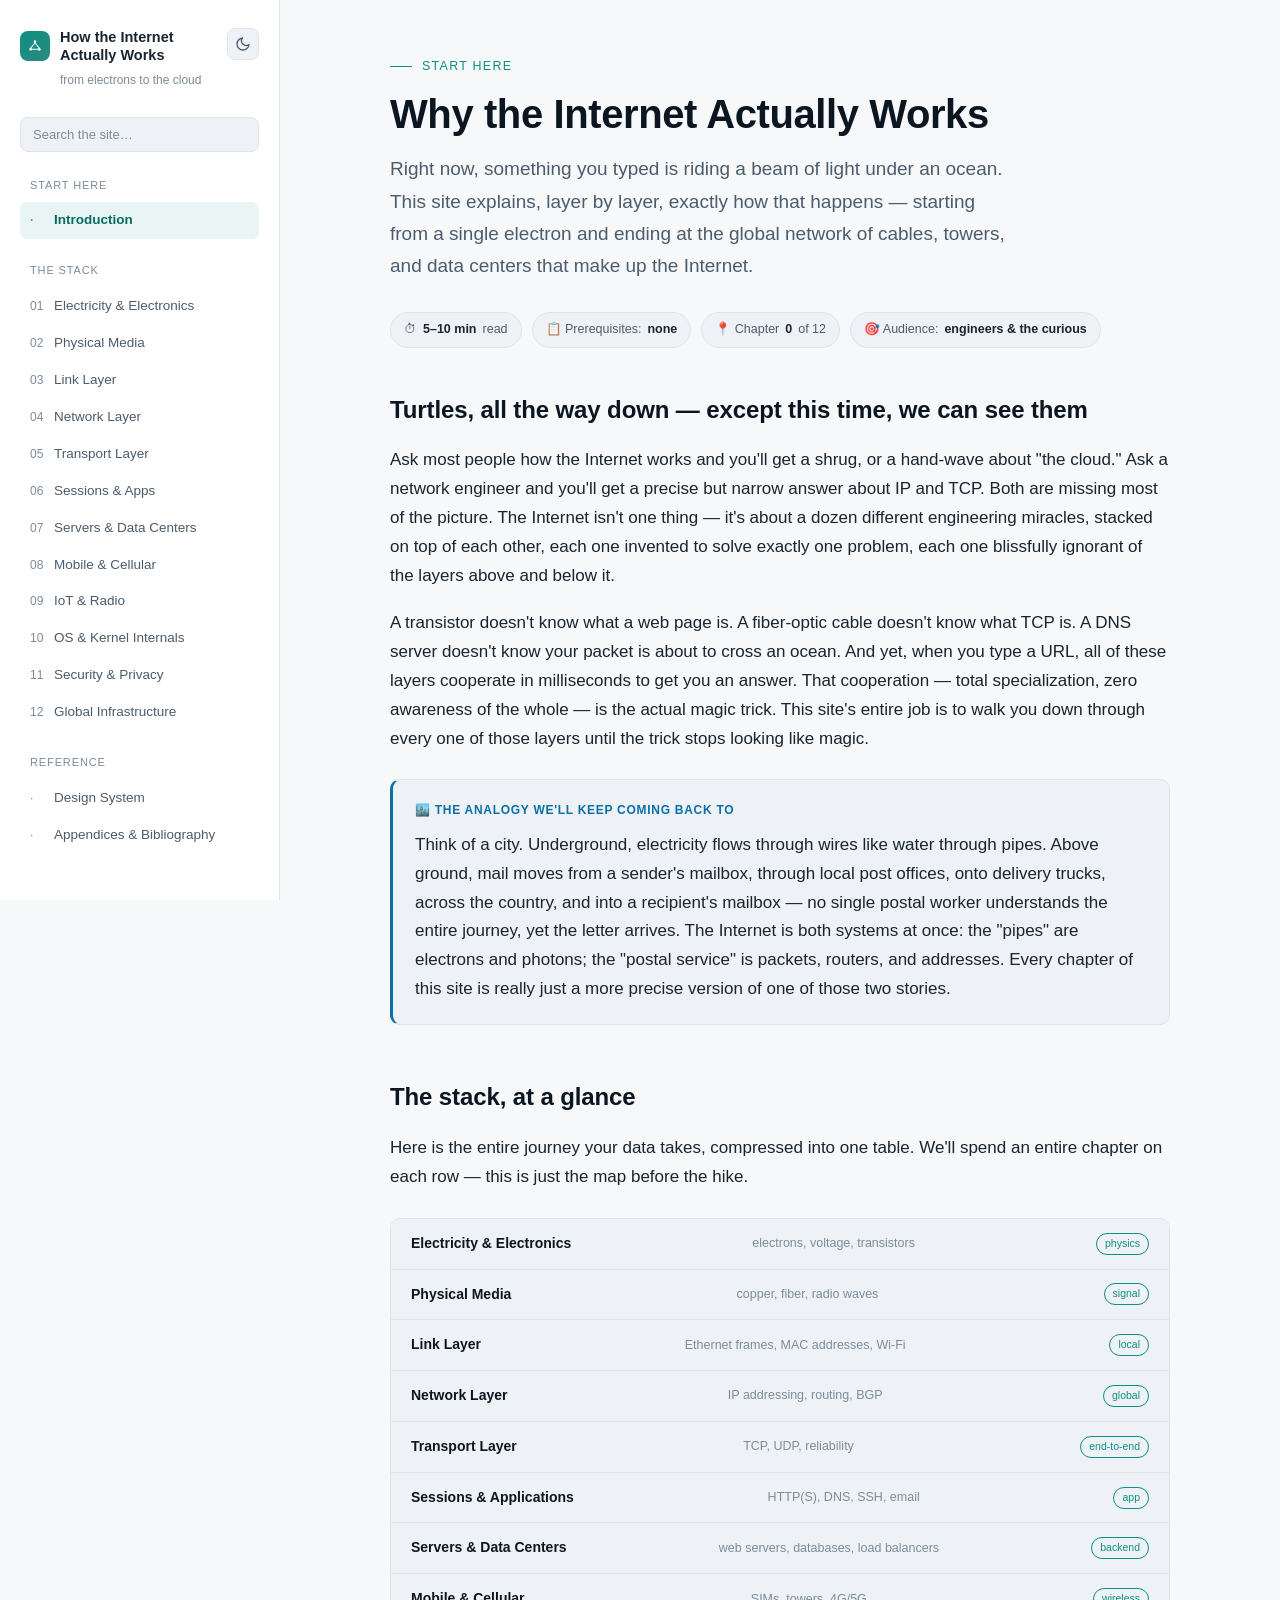
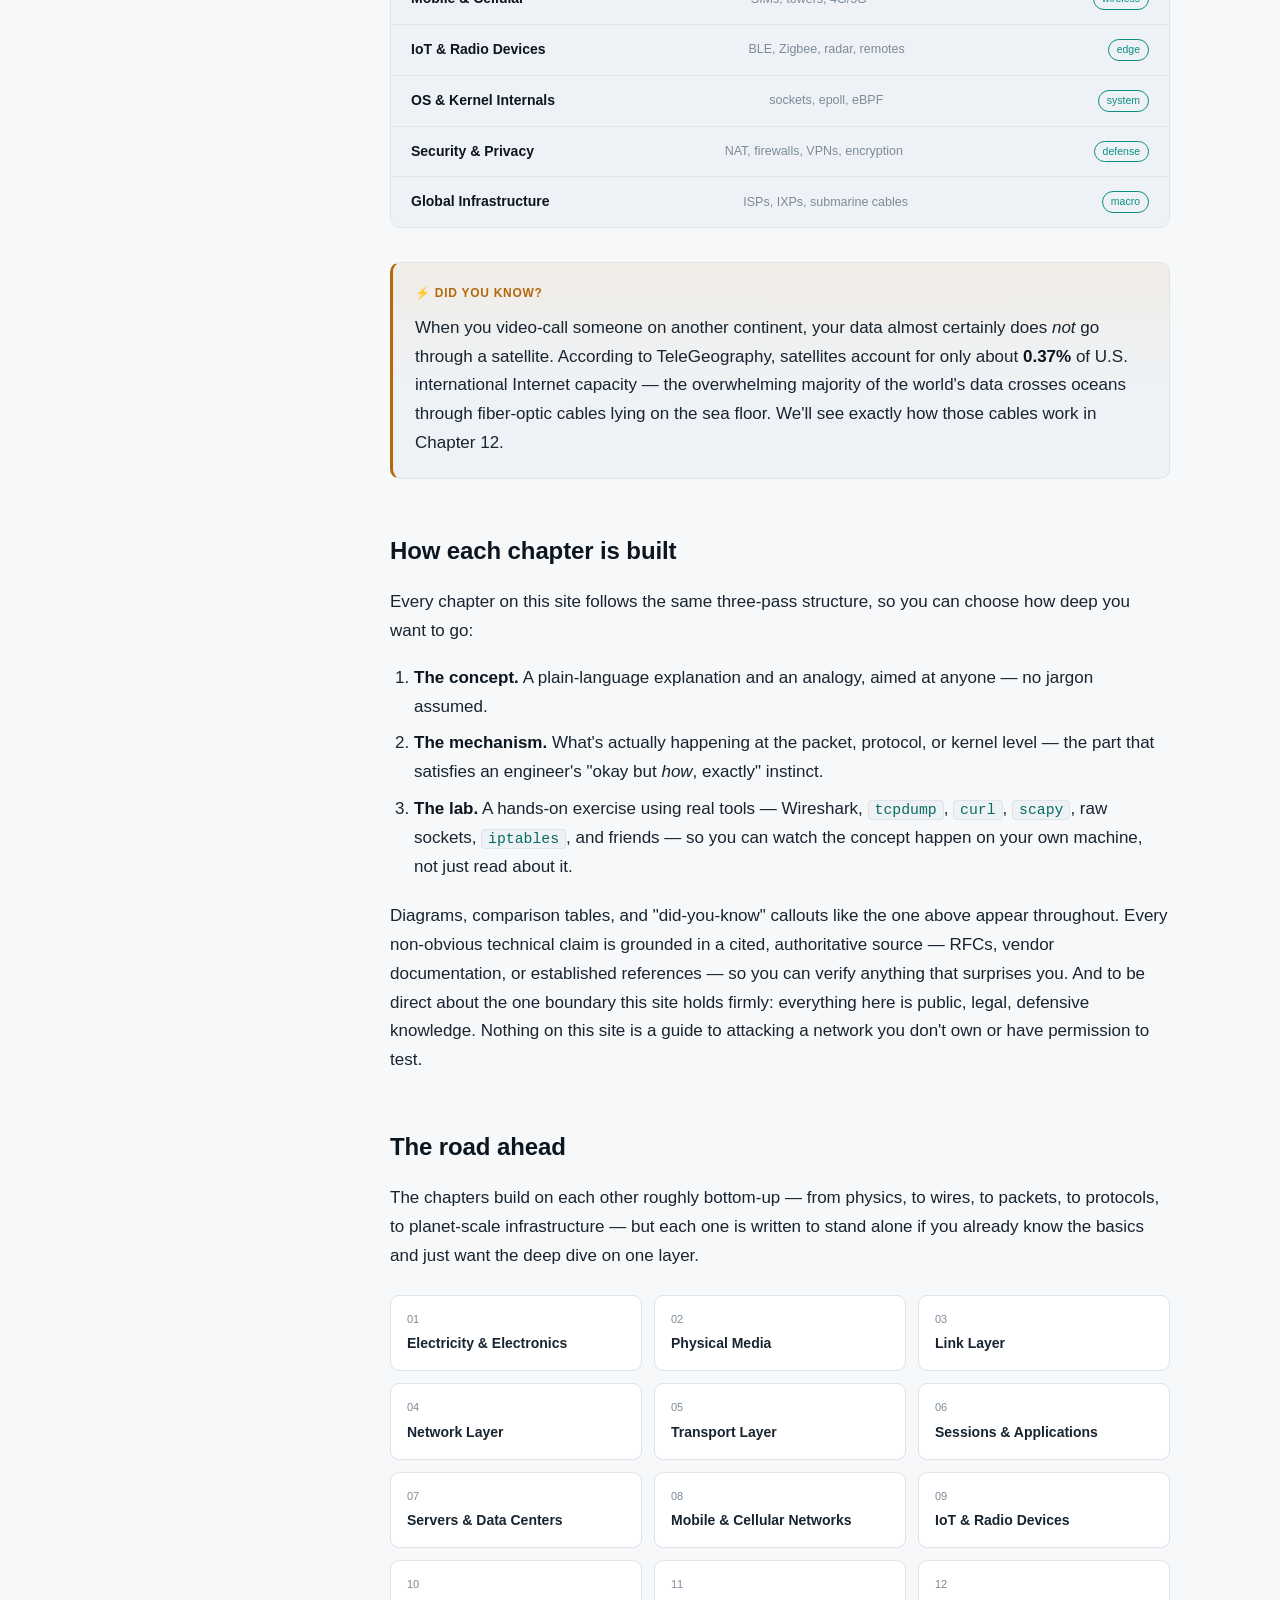
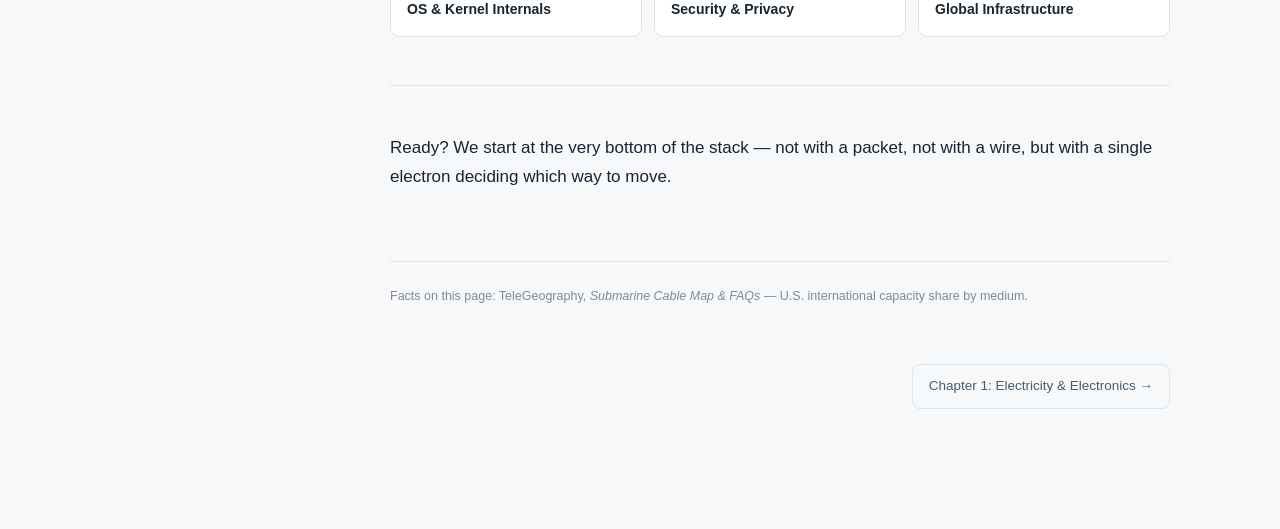
==== index.html @ eb59267e "Add How the Internet Actually Works site Full 12-chapter documentation site (Introduction through Gl" ====
<!DOCTYPE html>
<html lang="en">
<head>
<meta charset="UTF-8">
<meta name="viewport" content="width=device-width, initial-scale=1.0">
<title>How the Internet Actually Works</title>
<link rel="stylesheet" href="assets/style.css">
<script src="assets/theme-init.js"></script>
</head>
<body>
<div class="shell">

  <!-- Mobile-only top bar -->
  <div class="topbar">
    <span class="mark"><svg viewBox="0 0 24 24" fill="none"><circle cx="12" cy="5.5" r="2" fill="white"/><circle cx="5.5" cy="17" r="2" fill="white"/><circle cx="18.5" cy="17" r="2" fill="white"/><path d="M12 7.5 5.5 15M12 7.5 18.5 15M5.5 17H18.5" stroke="white" stroke-width="1.6" stroke-linecap="round"/></svg></span>
    <span class="name">How the Internet Actually Works</span>
    <button class="theme-toggle" aria-label="Toggle color theme" title="Toggle color theme"><svg class="icon-sun" viewBox="0 0 24 24" fill="none" stroke="currentColor" stroke-width="2" stroke-linecap="round" stroke-linejoin="round"><circle cx="12" cy="12" r="4"/><path d="M12 2v2M12 20v2M4.93 4.93l1.41 1.41M17.66 17.66l1.41 1.41M2 12h2M20 12h2M6.34 17.66l-1.41 1.41M19.07 4.93l-1.41 1.41"/></svg><svg class="icon-moon" viewBox="0 0 24 24" fill="none" stroke="currentColor" stroke-width="2" stroke-linecap="round" stroke-linejoin="round"><path d="M21 12.79A9 9 0 1 1 11.21 3 7 7 0 0 0 21 12.79z"/></svg></button>
    <button class="nav-toggle" aria-label="Toggle navigation"><span class="bar"></span></button>
  </div>
  <div class="sidebar-overlay"></div>

  <!-- Sidebar -->
  <nav class="sidebar">
    <a href="index.html" class="sidebar-brand">
      <span class="mark"><svg viewBox="0 0 24 24" fill="none"><circle cx="12" cy="5.5" r="2" fill="white"/><circle cx="5.5" cy="17" r="2" fill="white"/><circle cx="18.5" cy="17" r="2" fill="white"/><path d="M12 7.5 5.5 15M12 7.5 18.5 15M5.5 17H18.5" stroke="white" stroke-width="1.6" stroke-linecap="round"/></svg></span>
      <span class="name">How the Internet<br>Actually Works</span>
    </a>
    <button class="theme-toggle" aria-label="Toggle color theme" title="Toggle color theme"><svg class="icon-sun" viewBox="0 0 24 24" fill="none" stroke="currentColor" stroke-width="2" stroke-linecap="round" stroke-linejoin="round"><circle cx="12" cy="12" r="4"/><path d="M12 2v2M12 20v2M4.93 4.93l1.41 1.41M17.66 17.66l1.41 1.41M2 12h2M20 12h2M6.34 17.66l-1.41 1.41M19.07 4.93l-1.41 1.41"/></svg><svg class="icon-moon" viewBox="0 0 24 24" fill="none" stroke="currentColor" stroke-width="2" stroke-linecap="round" stroke-linejoin="round"><path d="M21 12.79A9 9 0 1 1 11.21 3 7 7 0 0 0 21 12.79z"/></svg></button>
    <p class="sidebar-tagline">from electrons to the cloud</p>
    <div class="search-box"><label for="site-search" class="sr-only">Search the site</label><input type="text" id="site-search" name="q" class="search-input" placeholder="Search the site…" autocomplete="off" spellcheck="false"><div class="search-results"></div></div>

    <div class="nav-group">
      <p class="nav-group-label">Start Here</p>
      <ul class="nav-list">
        <li><a href="index.html" class="active"><span class="num">·</span> Introduction</a></li>
      </ul>
    </div>

    <div class="nav-group">
      <p class="nav-group-label">The Stack</p>
      <ul class="nav-list">
        <li><a href="01-electricity-electronics.html"><span class="num">01</span> Electricity &amp; Electronics</a></li>
        <li><a href="02-physical-media.html"><span class="num">02</span> Physical Media</a></li>
        <li><a href="03-link-layer.html"><span class="num">03</span> Link Layer</a></li>
        <li><a href="04-network-layer.html"><span class="num">04</span> Network Layer</a></li>
        <li><a href="05-transport-layer.html"><span class="num">05</span> Transport Layer</a></li>
        <li><a href="06-sessions-applications.html"><span class="num">06</span> Sessions &amp; Apps</a></li>
        <li><a href="07-servers-data-centers.html"><span class="num">07</span> Servers &amp; Data Centers</a></li>
        <li><a href="08-mobile-cellular.html"><span class="num">08</span> Mobile &amp; Cellular</a></li>
        <li><a href="09-iot-radio.html"><span class="num">09</span> IoT &amp; Radio</a></li>
        <li><a href="10-os-kernel-internals.html"><span class="num">10</span> OS &amp; Kernel Internals</a></li>
        <li><a href="11-security-privacy.html"><span class="num">11</span> Security &amp; Privacy</a></li>
        <li><a href="12-global-infrastructure.html"><span class="num">12</span> Global Infrastructure</a></li>
      </ul>
    </div>

    <div class="nav-group">
      <p class="nav-group-label">Reference</p>
      <ul class="nav-list">
        <li><a href="design-system.html"><span class="num">·</span> Design System</a></li>
        <li><a href="appendices.html"><span class="num">·</span> Appendices &amp; Bibliography</a></li>
      </ul>
    </div>
  </nav>

  <!-- Main -->
  <main class="main">
    <div class="content">

      <p class="eyebrow">Start Here</p>
      <h1 class="page-title">Why the Internet Actually Works</h1>
      <p class="dek">
        Right now, something you typed is riding a beam of light under an ocean.
        This site explains, layer by layer, exactly how that happens — starting
        from a single electron and ending at the global network of cables,
        towers, and data centers that make up the Internet.
      </p>

      <div class="meta-row">
        <span class="meta-chip">⏱ <b>5–10 min</b> read</span>
        <span class="meta-chip">📋 Prerequisites: <b>none</b></span>
        <span class="meta-chip">📍 Chapter <b>0</b> of 12</span>
        <span class="meta-chip">🎯 Audience: <b>engineers &amp; the curious</b></span>
      </div>

      <h2>Turtles, all the way down — except this time, we can see them</h2>
      <p>
        Ask most people how the Internet works and you'll get a shrug, or a hand-wave
        about "the cloud." Ask a network engineer and you'll get a precise but narrow
        answer about IP and TCP. Both are missing most of the picture. The Internet
        isn't one thing — it's about a dozen different engineering miracles, stacked
        on top of each other, each one invented to solve exactly one problem, each one
        blissfully ignorant of the layers above and below it.
      </p>
      <p>
        A transistor doesn't know what a web page is. A fiber-optic cable doesn't know
        what TCP is. A DNS server doesn't know your packet is about to cross an ocean.
        And yet, when you type a URL, all of these layers cooperate in milliseconds to
        get you an answer. That cooperation — total specialization, zero awareness of
        the whole — is the actual magic trick. This site's entire job is to walk you
        down through every one of those layers until the trick stops looking like magic.
      </p>

      <div class="box analogy">
        <div class="box-label">🏙️ The analogy we'll keep coming back to</div>
        <p>
          Think of a city. Underground, electricity flows through wires like water
          through pipes. Above ground, mail moves from a sender's mailbox, through
          local post offices, onto delivery trucks, across the country, and into a
          recipient's mailbox — no single postal worker understands the entire
          journey, yet the letter arrives. The Internet is both systems at once: the
          "pipes" are electrons and photons; the "postal service" is packets, routers,
          and addresses. Every chapter of this site is really just a more precise
          version of one of those two stories.
        </p>
      </div>

      <h2>The stack, at a glance</h2>
      <p>
        Here is the entire journey your data takes, compressed into one table. We'll
        spend an entire chapter on each row — this is just the map before the hike.
      </p>

      <ul class="stack">
        <li><span class="layer-name">Electricity &amp; Electronics</span><span class="layer-desc">electrons, voltage, transistors</span><span class="layer-tag">physics</span></li>
        <li><span class="layer-name">Physical Media</span><span class="layer-desc">copper, fiber, radio waves</span><span class="layer-tag">signal</span></li>
        <li><span class="layer-name">Link Layer</span><span class="layer-desc">Ethernet frames, MAC addresses, Wi-Fi</span><span class="layer-tag">local</span></li>
        <li><span class="layer-name">Network Layer</span><span class="layer-desc">IP addressing, routing, BGP</span><span class="layer-tag">global</span></li>
        <li><span class="layer-name">Transport Layer</span><span class="layer-desc">TCP, UDP, reliability</span><span class="layer-tag">end-to-end</span></li>
        <li><span class="layer-name">Sessions &amp; Applications</span><span class="layer-desc">HTTP(S), DNS, SSH, email</span><span class="layer-tag">app</span></li>
        <li><span class="layer-name">Servers &amp; Data Centers</span><span class="layer-desc">web servers, databases, load balancers</span><span class="layer-tag">backend</span></li>
        <li><span class="layer-name">Mobile &amp; Cellular</span><span class="layer-desc">SIMs, towers, 4G/5G</span><span class="layer-tag">wireless</span></li>
        <li><span class="layer-name">IoT &amp; Radio Devices</span><span class="layer-desc">BLE, Zigbee, radar, remotes</span><span class="layer-tag">edge</span></li>
        <li><span class="layer-name">OS &amp; Kernel Internals</span><span class="layer-desc">sockets, epoll, eBPF</span><span class="layer-tag">system</span></li>
        <li><span class="layer-name">Security &amp; Privacy</span><span class="layer-desc">NAT, firewalls, VPNs, encryption</span><span class="layer-tag">defense</span></li>
        <li><span class="layer-name">Global Infrastructure</span><span class="layer-desc">ISPs, IXPs, submarine cables</span><span class="layer-tag">macro</span></li>
      </ul>

      <div class="box fact">
        <div class="box-label">⚡ Did you know?</div>
        <p>
          When you video-call someone on another continent, your data almost
          certainly does <em>not</em> go through a satellite. According to
          TeleGeography, satellites account for only about <strong>0.37%</strong>
          of U.S. international Internet capacity — the overwhelming majority of
          the world's data crosses oceans through fiber-optic cables lying on the
          sea floor. We'll see exactly how those cables work in Chapter 12.
        </p>
      </div>

      <h2>How each chapter is built</h2>
      <p>
        Every chapter on this site follows the same three-pass structure, so you can
        choose how deep you want to go:
      </p>
      <ol>
        <li>
          <strong>The concept.</strong> A plain-language explanation and an analogy,
          aimed at anyone — no jargon assumed.
        </li>
        <li>
          <strong>The mechanism.</strong> What's actually happening at the packet,
          protocol, or kernel level — the part that satisfies an engineer's "okay but
          <em>how</em>, exactly" instinct.
        </li>
        <li>
          <strong>The lab.</strong> A hands-on exercise using real tools — Wireshark,
          <code>tcpdump</code>, <code>curl</code>, <code>scapy</code>, raw sockets,
          <code>iptables</code>, and friends — so you can watch the concept happen on
          your own machine, not just read about it.
        </li>
      </ol>
      <p>
        Diagrams, comparison tables, and "did-you-know" callouts like the one above
        appear throughout. Every non-obvious technical claim is grounded in a cited,
        authoritative source — RFCs, vendor documentation, or established references —
        so you can verify anything that surprises you. And to be direct about the one
        boundary this site holds firmly: everything here is public, legal, defensive
        knowledge. Nothing on this site is a guide to attacking a network you don't
        own or have permission to test.
      </p>

      <h2>The road ahead</h2>
      <p>
        The chapters build on each other roughly bottom-up — from physics, to wires,
        to packets, to protocols, to planet-scale infrastructure — but each one is
        written to stand alone if you already know the basics and just want the
        deep dive on one layer.
      </p>

      <div class="roadmap-grid">
        <div class="roadmap-card"><div class="n">01</div><div class="t">Electricity &amp; Electronics</div></div>
        <div class="roadmap-card"><div class="n">02</div><div class="t">Physical Media</div></div>
        <div class="roadmap-card"><div class="n">03</div><div class="t">Link Layer</div></div>
        <div class="roadmap-card"><div class="n">04</div><div class="t">Network Layer</div></div>
        <div class="roadmap-card"><div class="n">05</div><div class="t">Transport Layer</div></div>
        <div class="roadmap-card"><div class="n">06</div><div class="t">Sessions &amp; Applications</div></div>
        <div class="roadmap-card"><div class="n">07</div><div class="t">Servers &amp; Data Centers</div></div>
        <div class="roadmap-card"><div class="n">08</div><div class="t">Mobile &amp; Cellular Networks</div></div>
        <div class="roadmap-card"><div class="n">09</div><div class="t">IoT &amp; Radio Devices</div></div>
        <div class="roadmap-card"><div class="n">10</div><div class="t">OS &amp; Kernel Internals</div></div>
        <div class="roadmap-card"><div class="n">11</div><div class="t">Security &amp; Privacy</div></div>
        <div class="roadmap-card"><div class="n">12</div><div class="t">Global Infrastructure</div></div>
      </div>

      <hr class="divider">

      <p>
        Ready? We start at the very bottom of the stack — not with a packet, not
        with a wire, but with a single electron deciding which way to move.
      </p>

      <footer class="site-footer">
        Facts on this page: TeleGeography, <em>Submarine Cable Map &amp; FAQs</em>
        — U.S. international capacity share by medium.
      </footer>

      <div class="pager">
        <span></span>
        <a href="01-electricity-electronics.html">Chapter 1: Electricity &amp; Electronics →</a>
      </div>

    </div>
  </main>
</div>
<script src="assets/nav.js"></script>
<script src="assets/search-data.js"></script>
<script src="assets/search.js"></script>
</body>
</html>
---- assets/style.css ----
/* How the Internet Actually Works — shared site stylesheet */

:root {
  --bg: #0b0f14;
  --bg-elevated: #10161d;
  --bg-card: #131a22;
  --border: #223041;
  --text: #dbe4ee;
  --text-dim: #8fa1b3;
  --text-faint: #5c7086;
  --accent: #4fd1c5;
  --accent-soft: rgba(79, 209, 197, 0.12);
  --accent-strong: #7ee8de;
  --warn: #f6ad55;
  --warn-soft: rgba(246, 173, 85, 0.1);
  --link: #7dd3fc;
  --code-bg: #0d1319;
  --shadow: 0 8px 24px rgba(0, 0, 0, 0.35);
  --heading: #ffffff;
  --radius: 10px;
  --sidebar-w: 280px;
  --content-max: 780px;
}

:root[data-theme="light"] {
  --bg: #f6f8fa;
  --bg-elevated: #ffffff;
  --bg-card: #eef2f6;
  --border: #dde4ea;
  --text: #182430;
  --text-dim: #4c5c6c;
  --text-faint: #7c8b9a;
  --accent: #0d8f83;
  --accent-soft: rgba(13, 143, 131, 0.09);
  --accent-strong: #086b62;
  --warn: #b5680a;
  --warn-soft: rgba(181, 104, 10, 0.08);
  --link: #0b6fa8;
  --code-bg: #eef2f6;
  --shadow: 0 8px 24px rgba(20, 30, 40, 0.08);
  --heading: #0b1620;
}

* { box-sizing: border-box; }

.sr-only {
  position: absolute;
  width: 1px;
  height: 1px;
  padding: 0;
  margin: -1px;
  overflow: hidden;
  clip: rect(0, 0, 0, 0);
  white-space: nowrap;
  border: 0;
}

html { scroll-behavior: smooth; }

body {
  margin: 0;
  background: var(--bg);
  color: var(--text);
  font-family: "Iowan Old Style", "Palatino Linotype", Georgia, "Segoe UI", Roboto, sans-serif;
  line-height: 1.7;
  font-size: 17px;
  overflow-wrap: break-word;
  transition: background 0.15s ease, color 0.15s ease;
}

code { overflow-wrap: anywhere; }

/* Layout shell */
.shell {
  display: flex;
  min-height: 100vh;
}

.sidebar {
  width: var(--sidebar-w);
  flex-shrink: 0;
  background: var(--bg-elevated);
  border-right: 1px solid var(--border);
  padding: 28px 20px 60px;
  position: sticky;
  top: 0;
  height: 100vh;
  overflow-y: auto;
}

.sidebar-brand {
  display: flex;
  align-items: center;
  gap: 10px;
  margin-bottom: 6px;
  text-decoration: none;
}

.sidebar-brand .mark {
  width: 30px;
  height: 30px;
  border-radius: 8px;
  background: linear-gradient(135deg, var(--accent), #2b8a80);
  display: flex;
  align-items: center;
  justify-content: center;
  font-size: 16px;
  flex-shrink: 0;
}

.mark svg { width: 16px; height: 16px; display: block; }

/* Theme toggle */
.theme-toggle {
  width: 32px;
  height: 32px;
  border-radius: 8px;
  border: 1px solid var(--border);
  background: var(--bg-card);
  display: flex;
  align-items: center;
  justify-content: center;
  cursor: pointer;
  color: var(--text-dim);
  flex-shrink: 0;
  padding: 0;
}

.theme-toggle svg { width: 16px; height: 16px; }
.theme-toggle .icon-moon { display: none; }
:root[data-theme="light"] .theme-toggle .icon-sun { display: none; }
:root[data-theme="light"] .theme-toggle .icon-moon { display: block; }

.sidebar .theme-toggle {
  position: absolute;
  top: 28px;
  right: 20px;
}

.topbar .theme-toggle { margin-left: auto; }

.sidebar-brand .name {
  font-family: "Segoe UI", Roboto, sans-serif;
  font-weight: 700;
  font-size: 14.5px;
  color: var(--text);
  line-height: 1.25;
}

.sidebar-tagline {
  font-family: "Segoe UI", Roboto, sans-serif;
  font-size: 12px;
  color: var(--text-faint);
  margin: 4px 0 26px;
  padding-left: 40px;
}

/* Site search */
.search-box { position: relative; margin-bottom: 24px; }

.search-input {
  width: 100%;
  background: var(--bg-card);
  border: 1px solid var(--border);
  border-radius: 8px;
  padding: 9px 12px;
  font-family: "Segoe UI", Roboto, sans-serif;
  font-size: 13px;
  color: var(--text);
  outline: none;
}

.search-input::placeholder { color: var(--text-faint); }
.search-input:focus { border-color: var(--accent); }

.search-results {
  display: none;
  position: absolute;
  top: calc(100% + 6px);
  left: 0;
  right: 0;
  background: var(--bg-elevated);
  border: 1px solid var(--border);
  border-radius: 9px;
  box-shadow: var(--shadow);
  max-height: 360px;
  overflow-y: auto;
  z-index: 80;
  padding: 6px;
}

.search-results.visible { display: block; }

.search-result {
  display: flex;
  flex-direction: column;
  gap: 2px;
  padding: 8px 10px;
  border-radius: 6px;
  text-decoration: none;
}

.search-result:hover { background: var(--bg-card); }

.search-result .sr-title {
  font-family: "Segoe UI", Roboto, sans-serif;
  font-size: 13px;
  font-weight: 600;
  color: var(--text);
}

.search-result .sr-section {
  font-family: "Segoe UI", Roboto, sans-serif;
  font-size: 11.5px;
  color: var(--text-faint);
}

.search-empty {
  padding: 10px;
  font-family: "Segoe UI", Roboto, sans-serif;
  font-size: 12.5px;
  color: var(--text-faint);
}

.nav-group {
  margin-bottom: 22px;
}

.nav-group-label {
  font-family: "Segoe UI", Roboto, sans-serif;
  font-size: 11px;
  letter-spacing: 0.08em;
  text-transform: uppercase;
  color: var(--text-faint);
  margin: 0 0 8px 10px;
}

.nav-list {
  list-style: none;
  margin: 0;
  padding: 0;
}

.nav-list a {
  display: flex;
  align-items: baseline;
  gap: 8px;
  padding: 7px 10px;
  border-radius: 7px;
  text-decoration: none;
  color: var(--text-dim);
  font-family: "Segoe UI", Roboto, sans-serif;
  font-size: 13.5px;
  transition: background 0.15s ease, color 0.15s ease;
}

.nav-list a .num {
  color: var(--text-faint);
  font-variant-numeric: tabular-nums;
  font-size: 12px;
  min-width: 16px;
}

.nav-list a:hover {
  background: var(--bg-card);
  color: var(--text);
}

.nav-list a.active {
  background: var(--accent-soft);
  color: var(--accent-strong);
  font-weight: 600;
}

a.locked {
  color: var(--text-faint) !important;
  cursor: default;
  pointer-events: none;
}

.nav-list a.locked .num { opacity: 0.6; }

.nav-list a .soon {
  margin-left: auto;
  font-size: 10px;
  letter-spacing: 0.04em;
  text-transform: uppercase;
  color: var(--text-faint);
  border: 1px solid var(--border);
  border-radius: 999px;
  padding: 1px 7px;
}

/* Main content */
.main {
  flex: 1;
  min-width: 0;
  padding: 56px 48px 120px;
  display: flex;
  justify-content: center;
}

.content {
  width: 100%;
  min-width: 0;
  max-width: var(--content-max);
}

.eyebrow {
  font-family: "Segoe UI", Roboto, sans-serif;
  font-size: 12.5px;
  letter-spacing: 0.1em;
  text-transform: uppercase;
  color: var(--accent);
  margin-bottom: 14px;
  display: flex;
  align-items: center;
  gap: 10px;
}

.eyebrow::before {
  content: "";
  width: 22px;
  height: 1px;
  background: var(--accent);
  display: inline-block;
}

.page-title {
  font-family: "Segoe UI", Roboto, sans-serif;
  font-size: 40px;
  font-weight: 700;
  line-height: 1.15;
  margin: 0 0 16px;
  color: var(--heading);
  letter-spacing: -0.01em;
}

.dek {
  font-size: 19px;
  color: var(--text-dim);
  margin: 0 0 30px;
  max-width: 620px;
}

.meta-row {
  display: flex;
  flex-wrap: wrap;
  gap: 10px;
  margin-bottom: 42px;
}

.meta-chip {
  font-family: "Segoe UI", Roboto, sans-serif;
  font-size: 12.5px;
  color: var(--text-dim);
  background: var(--bg-card);
  border: 1px solid var(--border);
  border-radius: 999px;
  padding: 6px 13px;
  display: flex;
  align-items: center;
  gap: 6px;
}

.meta-chip b { color: var(--text); font-weight: 600; }

h2 {
  font-family: "Segoe UI", Roboto, sans-serif;
  font-size: 24px;
  font-weight: 700;
  color: var(--heading);
  margin: 52px 0 16px;
  letter-spacing: -0.005em;
}

h2:first-of-type { margin-top: 0; }

h3 {
  font-family: "Segoe UI", Roboto, sans-serif;
  font-size: 18px;
  font-weight: 700;
  color: var(--text);
  margin: 30px 0 12px;
}

p { margin: 0 0 18px; color: var(--text); }

.content ul, .content ol {
  margin: 0 0 20px;
  padding-left: 24px;
}

.content li { margin-bottom: 8px; }

a { color: var(--link); }

strong { color: var(--heading); }

code {
  font-family: "SFMono-Regular", Consolas, "Liberation Mono", Menlo, monospace;
  font-size: 0.87em;
  background: var(--code-bg);
  border: 1px solid var(--border);
  border-radius: 4px;
  padding: 1px 6px;
  color: var(--accent-strong);
}

pre {
  background: var(--code-bg);
  border: 1px solid var(--border);
  border-radius: var(--radius);
  padding: 18px 20px;
  overflow-x: auto;
  margin: 22px 0;
  font-family: "SFMono-Regular", Consolas, "Liberation Mono", Menlo, monospace;
  font-size: 13.5px;
  line-height: 1.6;
}

pre code {
  background: none;
  border: none;
  padding: 0;
  color: var(--text);
  font-size: 1em;
}

/* Tables */
table {
  width: 100%;
  border-collapse: collapse;
  margin: 24px 0;
  font-size: 14.5px;
  font-family: "Segoe UI", Roboto, sans-serif;
}

th, td {
  text-align: left;
  padding: 10px 14px;
  border-bottom: 1px solid var(--border);
}

thead th {
  color: var(--text-faint);
  font-size: 11.5px;
  letter-spacing: 0.05em;
  text-transform: uppercase;
  font-weight: 600;
  background: var(--bg-card);
}

tbody td { color: var(--text-dim); }
tbody td:first-child { color: var(--text); font-weight: 600; }
tbody tr:last-child td { border-bottom: none; }

/* Callout boxes */
.box {
  border: 1px solid var(--border);
  border-radius: var(--radius);
  padding: 20px 22px;
  margin: 26px 0;
  background: var(--bg-card);
}

.box-label {
  font-family: "Segoe UI", Roboto, sans-serif;
  font-size: 12px;
  font-weight: 700;
  letter-spacing: 0.06em;
  text-transform: uppercase;
  margin-bottom: 10px;
  display: flex;
  align-items: center;
  gap: 8px;
}

.box.analogy { border-left: 3px solid var(--link); }
.box.analogy .box-label { color: var(--link); }

.box.fact { border-left: 3px solid var(--warn); background: linear-gradient(180deg, var(--warn-soft), var(--bg-card) 60%); }
.box.fact .box-label { color: var(--warn); }
.box.fact p:last-child { margin-bottom: 0; }

.box.roadmap .box-label { color: var(--accent); }

.box.lab { border-left: 3px solid var(--accent); }
.box.lab .box-label { color: var(--accent); }
.box.lab pre:last-child, .box.lab p:last-child { margin-bottom: 0; }

.box p:last-child { margin-bottom: 0; }

/* Layer stack diagram (CSS, no JS needed) */
.content .stack {
  list-style: none;
  margin: 26px 0 34px;
  padding: 0;
  border-radius: var(--radius);
  overflow: hidden;
  border: 1px solid var(--border);
}

.stack li {
  font-family: "Segoe UI", Roboto, sans-serif;
  display: flex;
  align-items: center;
  justify-content: space-between;
  gap: 16px;
  padding: 13px 20px;
  margin-bottom: 0;
  border-bottom: 1px solid var(--border);
  background: var(--bg-card);
  font-size: 14px;
}

.stack li:last-child { border-bottom: none; }

.stack li .layer-name { color: var(--heading); font-weight: 600; }
.stack li .layer-desc { color: var(--text-faint); font-size: 12.5px; text-align: right; }
.stack li .layer-tag {
  font-size: 10.5px;
  color: var(--accent);
  border: 1px solid var(--accent);
  border-radius: 999px;
  padding: 1px 8px;
  flex-shrink: 0;
}

/* Roadmap grid */
.roadmap-grid {
  display: grid;
  grid-template-columns: repeat(auto-fill, minmax(210px, 1fr));
  gap: 12px;
  margin: 24px 0 10px;
}

.roadmap-card {
  border: 1px solid var(--border);
  border-radius: 9px;
  padding: 14px 16px;
  background: var(--bg-elevated);
}

.roadmap-card .n {
  font-family: "Segoe UI", Roboto, sans-serif;
  font-size: 11px;
  color: var(--text-faint);
  margin-bottom: 4px;
}

.roadmap-card .t {
  font-family: "Segoe UI", Roboto, sans-serif;
  font-size: 14px;
  font-weight: 600;
  color: var(--text);
}

.divider {
  border: none;
  border-top: 1px solid var(--border);
  margin: 48px 0;
}

.pager {
  display: flex;
  justify-content: space-between;
  margin-top: 56px;
  font-family: "Segoe UI", Roboto, sans-serif;
  font-size: 13.5px;
}

.pager a {
  text-decoration: none;
  color: var(--text-dim);
  border: 1px solid var(--border);
  border-radius: 8px;
  padding: 10px 16px;
}

.pager a:hover { color: var(--accent); border-color: var(--accent); }

/* Design-system reference page */
.swatch-grid {
  display: grid;
  grid-template-columns: repeat(auto-fill, minmax(150px, 1fr));
  gap: 14px;
  margin: 20px 0 34px;
}

.swatch {
  border: 1px solid var(--border);
  border-radius: 9px;
  overflow: hidden;
  background: var(--bg-elevated);
}

.swatch .fill { height: 56px; }

.swatch .label {
  font-family: "Segoe UI", Roboto, sans-serif;
  padding: 8px 10px;
}

.swatch .label .name { display: block; font-size: 12.5px; font-weight: 600; color: var(--text); }
.swatch .label .val { display: block; font-size: 11px; color: var(--text-faint); font-family: monospace; }

.specimen-row {
  display: flex;
  align-items: baseline;
  gap: 16px;
  padding: 14px 0;
  border-bottom: 1px solid var(--border);
}

.specimen-row .tag {
  flex-shrink: 0;
  width: 130px;
  font-family: "Segoe UI", Roboto, sans-serif;
  font-size: 12px;
  color: var(--text-faint);
}

footer.site-footer {
  margin-top: 70px;
  padding-top: 24px;
  border-top: 1px solid var(--border);
  font-family: "Segoe UI", Roboto, sans-serif;
  font-size: 12.5px;
  color: var(--text-faint);
}

/* Mobile topbar (hidden on desktop) */
.topbar {
  display: none;
  align-items: center;
  gap: 10px;
  position: sticky;
  top: 0;
  z-index: 60;
  background: var(--bg-elevated);
  border-bottom: 1px solid var(--border);
  padding: 12px 16px;
}

.topbar .mark {
  width: 26px;
  height: 26px;
  border-radius: 7px;
  background: linear-gradient(135deg, var(--accent), #2b8a80);
  display: flex;
  align-items: center;
  justify-content: center;
  font-size: 14px;
  flex-shrink: 0;
}

.topbar .name {
  font-family: "Segoe UI", Roboto, sans-serif;
  font-weight: 700;
  font-size: 13.5px;
  color: var(--text);
}

.nav-toggle {
  margin-left: auto;
  width: 36px;
  height: 36px;
  border-radius: 8px;
  border: 1px solid var(--border);
  background: var(--bg-card);
  display: flex;
  align-items: center;
  justify-content: center;
  padding: 0;
  cursor: pointer;
}

.nav-toggle .bar {
  display: block;
  width: 16px;
  height: 2px;
  background: var(--text-dim);
  position: relative;
}

.nav-toggle .bar::before,
.nav-toggle .bar::after {
  content: "";
  position: absolute;
  left: 0;
  width: 16px;
  height: 2px;
  background: var(--text-dim);
  transition: transform 0.2s ease;
}

.nav-toggle .bar::before { top: -5px; }
.nav-toggle .bar::after { top: 5px; }

.sidebar-overlay {
  display: none;
}

@media (max-width: 860px) {
  .shell { flex-direction: column; }

  .topbar { display: flex; }

  .sidebar {
    position: fixed;
    top: 0;
    left: 0;
    height: 100vh;
    width: min(84%, 320px);
    z-index: 70;
    transform: translateX(-100%);
    transition: transform 0.25s ease;
    box-shadow: var(--shadow);
  }

  .sidebar.open { transform: translateX(0); }

  .sidebar-overlay {
    display: block;
    position: fixed;
    inset: 0;
    background: rgba(0, 0, 0, 0.5);
    z-index: 65;
    opacity: 0;
    pointer-events: none;
    transition: opacity 0.2s ease;
  }

  .sidebar-overlay.visible { opacity: 1; pointer-events: auto; }

  .main { padding: 36px 20px 80px; }
  .page-title { font-size: 30px; }
}

@media (max-width: 480px) {
  table {
    display: block;
    overflow-x: auto;
    white-space: nowrap;
    -webkit-overflow-scrolling: touch;
  }

  .meta-row { gap: 8px; }
  .meta-chip { font-size: 11.5px; padding: 5px 10px; }

  .stack li {
    flex-wrap: wrap;
    row-gap: 4px;
  }
  .stack li .layer-desc { text-align: left; flex-basis: 100%; }

  .roadmap-grid { grid-template-columns: 1fr 1fr; }
}
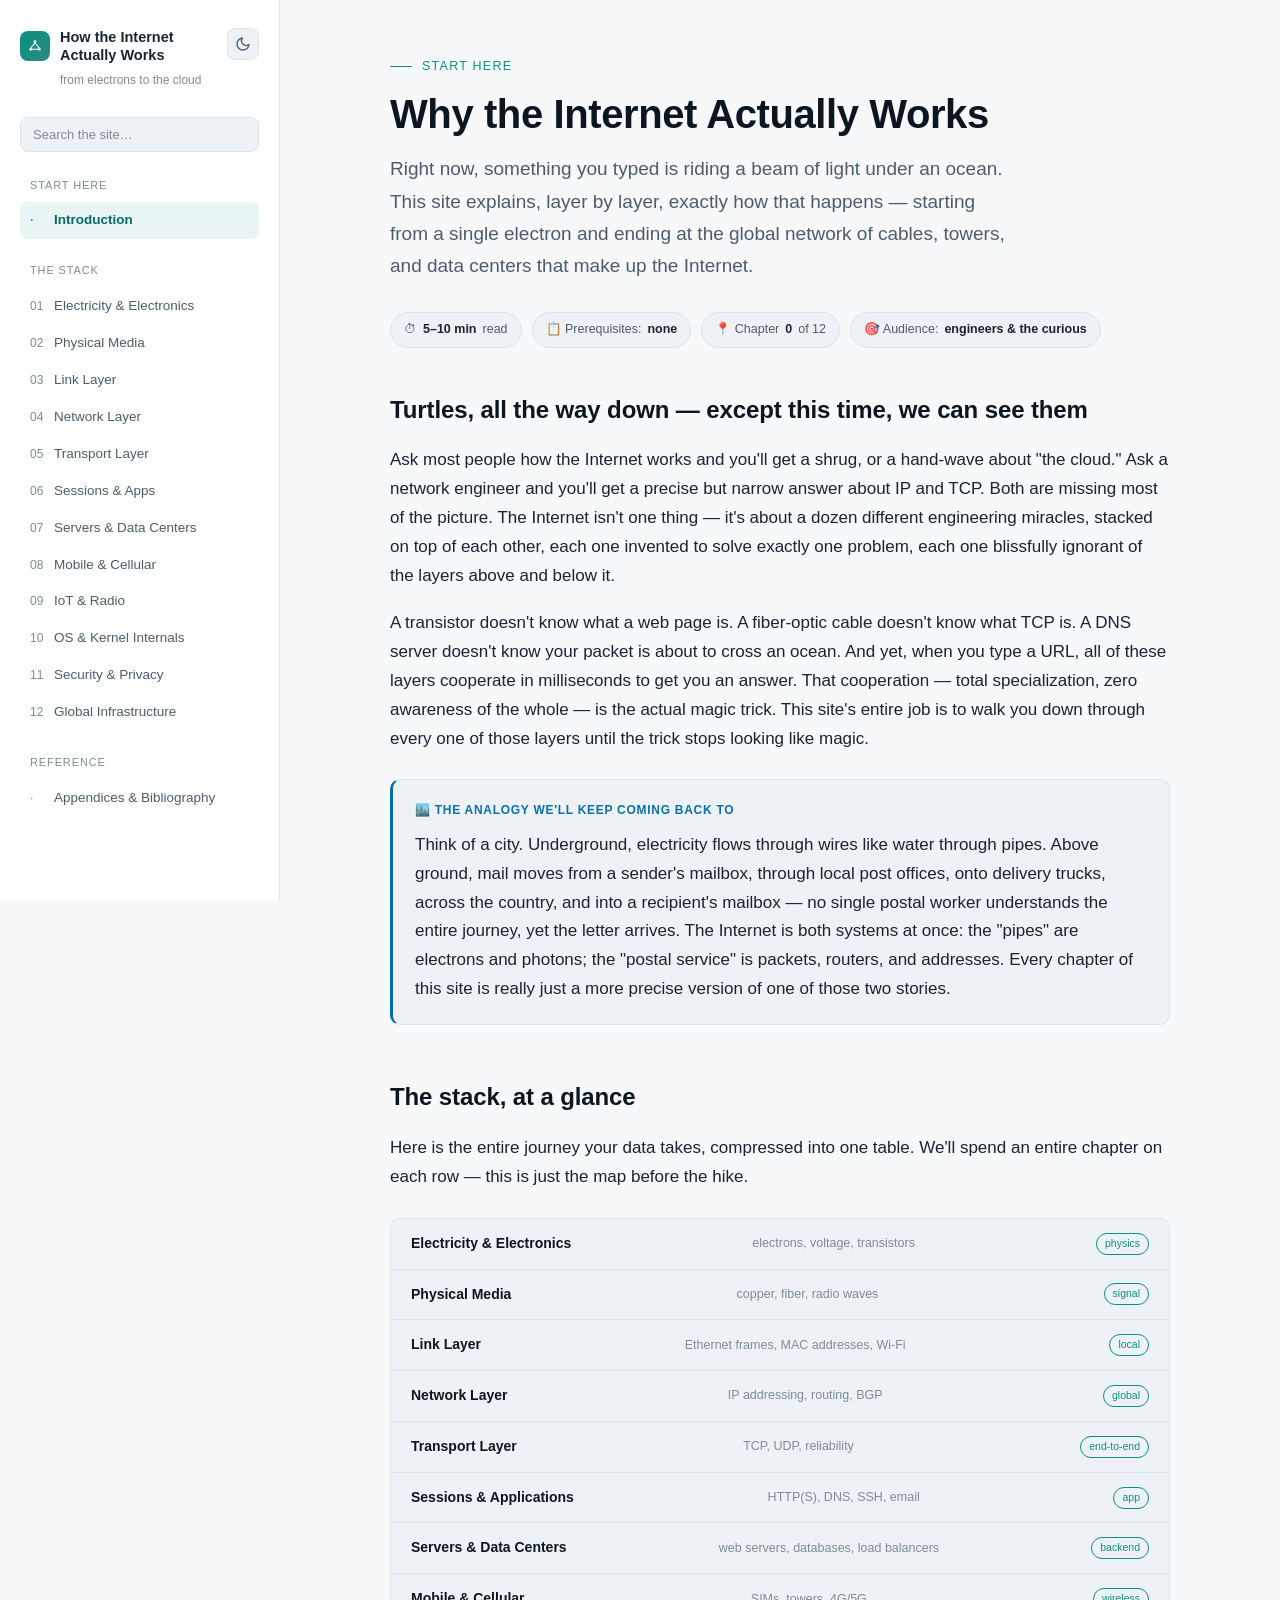
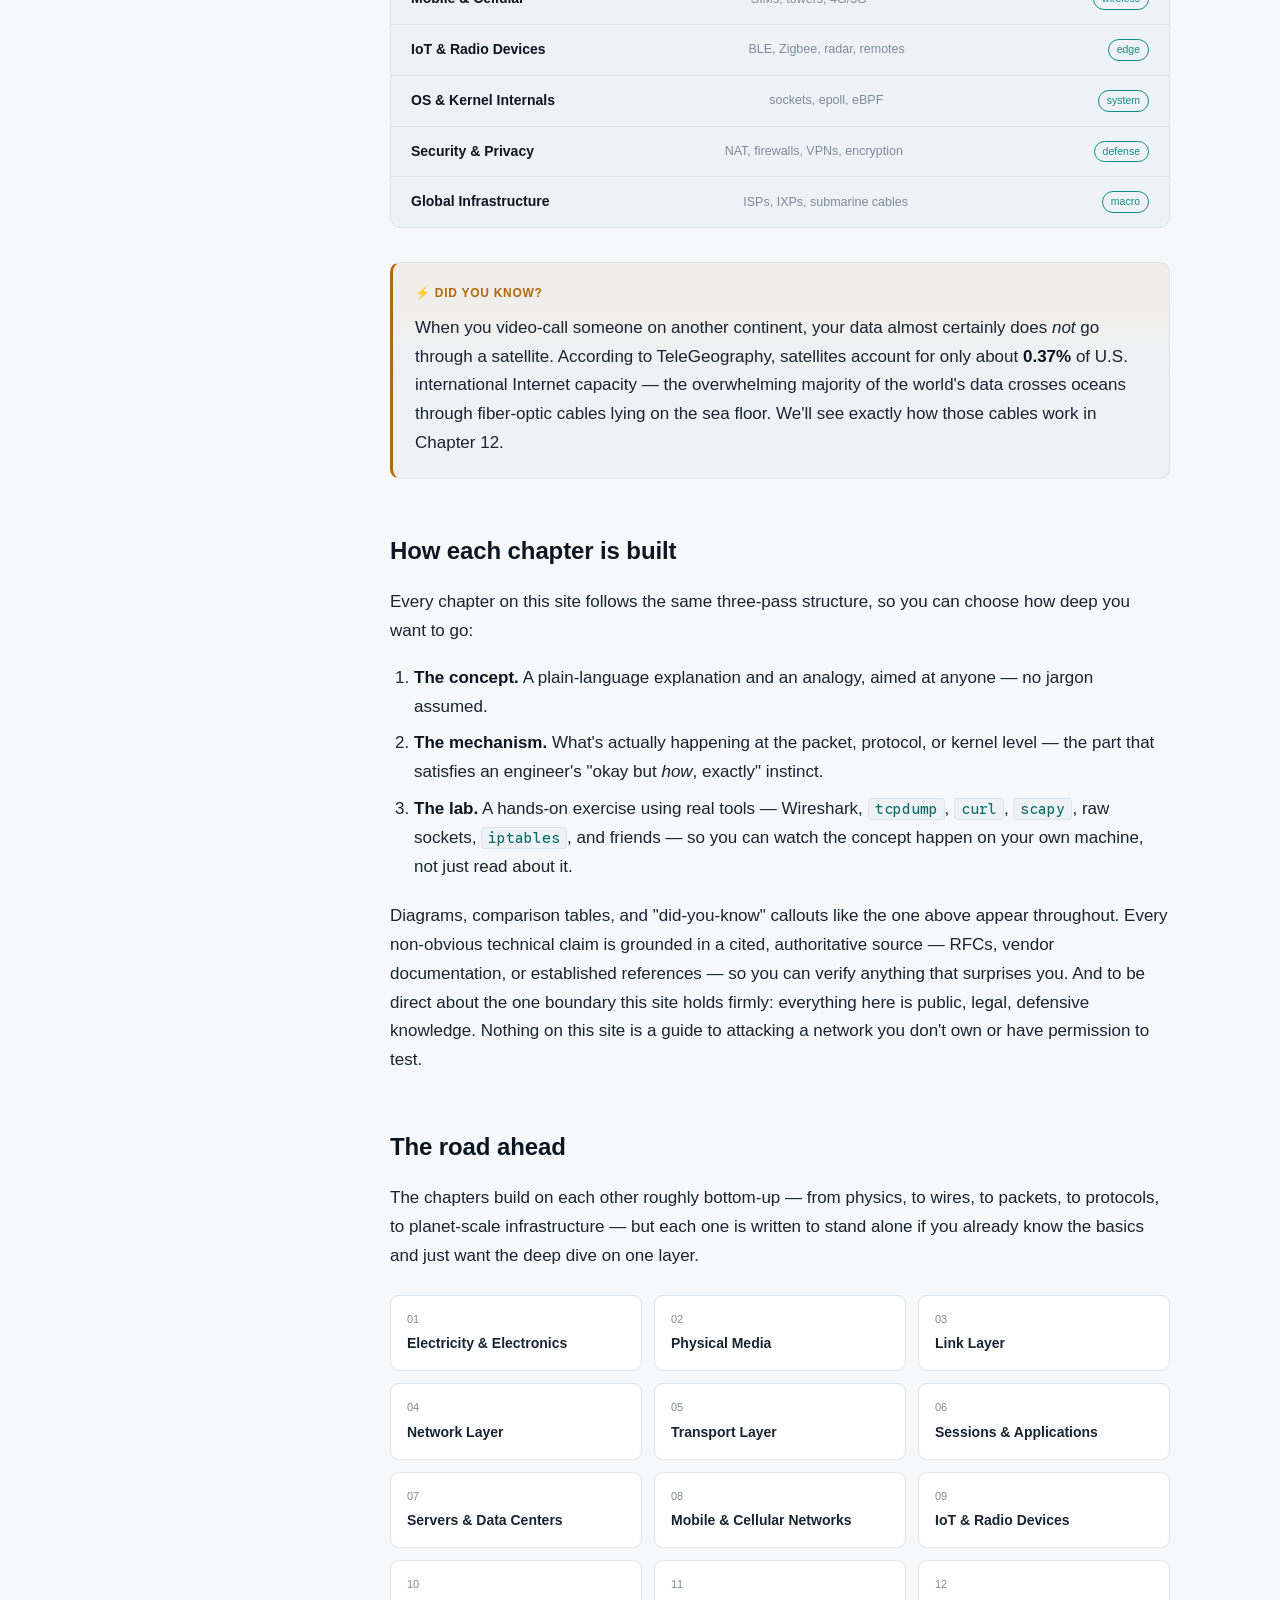
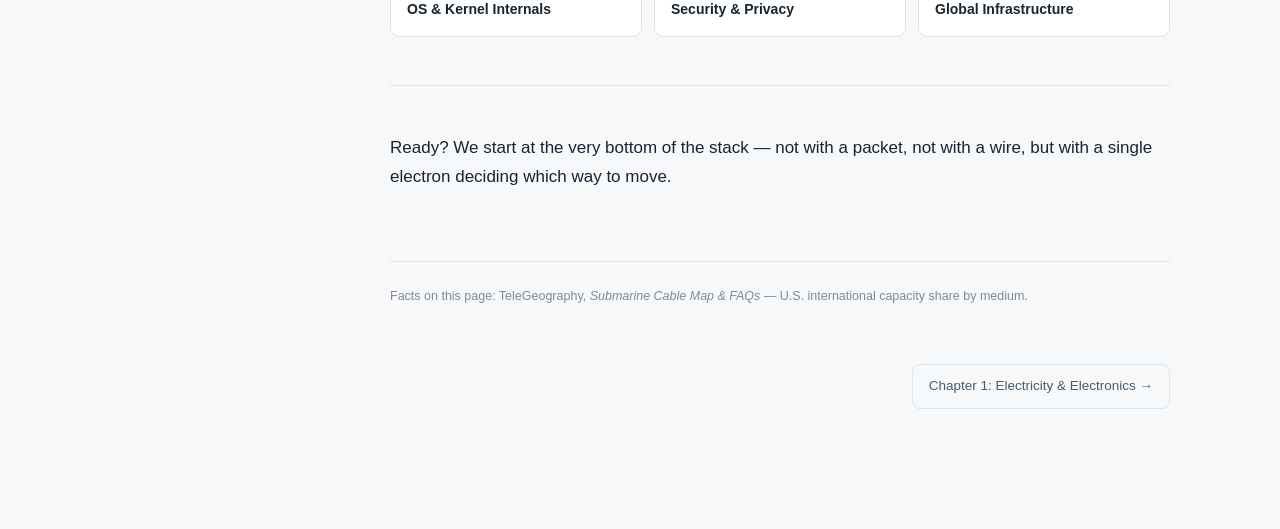
==== commit 8f1fdb1e: "Add favicon, hide Design System from nav, switch to Google Sans - Add an SVG favicon matching the si" ====
--- a/index.html
+++ b/index.html
@@ -4,6 +4,10 @@
 <meta charset="UTF-8">
 <meta name="viewport" content="width=device-width, initial-scale=1.0">
 <title>How the Internet Actually Works</title>
+<link rel="icon" type="image/svg+xml" href="assets/favicon.svg">
+<link rel="preconnect" href="https://fonts.googleapis.com">
+<link rel="preconnect" href="https://fonts.gstatic.com" crossorigin>
+<link href="https://fonts.googleapis.com/css2?family=Google+Sans:wght@400;600;700&family=Google+Sans+Code:wght@400;500&display=swap" rel="stylesheet">
 <link rel="stylesheet" href="assets/style.css">
 <script src="assets/theme-init.js"></script>
 </head>
@@ -57,7 +61,6 @@
     <div class="nav-group">
       <p class="nav-group-label">Reference</p>
       <ul class="nav-list">
-        <li><a href="design-system.html"><span class="num">·</span> Design System</a></li>
         <li><a href="appendices.html"><span class="num">·</span> Appendices &amp; Bibliography</a></li>
       </ul>
     </div>
--- a/assets/style.css
+++ b/assets/style.css
@@ -61,7 +61,7 @@
   margin: 0;
   background: var(--bg);
   color: var(--text);
-  font-family: "Iowan Old Style", "Palatino Linotype", Georgia, "Segoe UI", Roboto, sans-serif;
+  font-family: "Google Sans", Roboto, sans-serif;
   line-height: 1.7;
   font-size: 17px;
   overflow-wrap: break-word;
@@ -140,7 +140,7 @@
 .topbar .theme-toggle { margin-left: auto; }
 
 .sidebar-brand .name {
-  font-family: "Segoe UI", Roboto, sans-serif;
+  font-family: "Google Sans", Roboto, sans-serif;
   font-weight: 700;
   font-size: 14.5px;
   color: var(--text);
@@ -148,7 +148,7 @@
 }
 
 .sidebar-tagline {
-  font-family: "Segoe UI", Roboto, sans-serif;
+  font-family: "Google Sans", Roboto, sans-serif;
   font-size: 12px;
   color: var(--text-faint);
   margin: 4px 0 26px;
@@ -164,7 +164,7 @@
   border: 1px solid var(--border);
   border-radius: 8px;
   padding: 9px 12px;
-  font-family: "Segoe UI", Roboto, sans-serif;
+  font-family: "Google Sans", Roboto, sans-serif;
   font-size: 13px;
   color: var(--text);
   outline: none;
@@ -203,21 +203,21 @@
 .search-result:hover { background: var(--bg-card); }
 
 .search-result .sr-title {
-  font-family: "Segoe UI", Roboto, sans-serif;
+  font-family: "Google Sans", Roboto, sans-serif;
   font-size: 13px;
   font-weight: 600;
   color: var(--text);
 }
 
 .search-result .sr-section {
-  font-family: "Segoe UI", Roboto, sans-serif;
+  font-family: "Google Sans", Roboto, sans-serif;
   font-size: 11.5px;
   color: var(--text-faint);
 }
 
 .search-empty {
   padding: 10px;
-  font-family: "Segoe UI", Roboto, sans-serif;
+  font-family: "Google Sans", Roboto, sans-serif;
   font-size: 12.5px;
   color: var(--text-faint);
 }
@@ -227,7 +227,7 @@
 }
 
 .nav-group-label {
-  font-family: "Segoe UI", Roboto, sans-serif;
+  font-family: "Google Sans", Roboto, sans-serif;
   font-size: 11px;
   letter-spacing: 0.08em;
   text-transform: uppercase;
@@ -249,7 +249,7 @@
   border-radius: 7px;
   text-decoration: none;
   color: var(--text-dim);
-  font-family: "Segoe UI", Roboto, sans-serif;
+  font-family: "Google Sans", Roboto, sans-serif;
   font-size: 13.5px;
   transition: background 0.15s ease, color 0.15s ease;
 }
@@ -307,7 +307,7 @@
 }
 
 .eyebrow {
-  font-family: "Segoe UI", Roboto, sans-serif;
+  font-family: "Google Sans", Roboto, sans-serif;
   font-size: 12.5px;
   letter-spacing: 0.1em;
   text-transform: uppercase;
@@ -327,7 +327,7 @@
 }
 
 .page-title {
-  font-family: "Segoe UI", Roboto, sans-serif;
+  font-family: "Google Sans", Roboto, sans-serif;
   font-size: 40px;
   font-weight: 700;
   line-height: 1.15;
@@ -351,7 +351,7 @@
 }
 
 .meta-chip {
-  font-family: "Segoe UI", Roboto, sans-serif;
+  font-family: "Google Sans", Roboto, sans-serif;
   font-size: 12.5px;
   color: var(--text-dim);
   background: var(--bg-card);
@@ -366,7 +366,7 @@
 .meta-chip b { color: var(--text); font-weight: 600; }
 
 h2 {
-  font-family: "Segoe UI", Roboto, sans-serif;
+  font-family: "Google Sans", Roboto, sans-serif;
   font-size: 24px;
   font-weight: 700;
   color: var(--heading);
@@ -377,7 +377,7 @@
 h2:first-of-type { margin-top: 0; }
 
 h3 {
-  font-family: "Segoe UI", Roboto, sans-serif;
+  font-family: "Google Sans", Roboto, sans-serif;
   font-size: 18px;
   font-weight: 700;
   color: var(--text);
@@ -398,7 +398,7 @@
 strong { color: var(--heading); }
 
 code {
-  font-family: "SFMono-Regular", Consolas, "Liberation Mono", Menlo, monospace;
+  font-family: "Google Sans Code", monospace;
   font-size: 0.87em;
   background: var(--code-bg);
   border: 1px solid var(--border);
@@ -414,7 +414,7 @@
   padding: 18px 20px;
   overflow-x: auto;
   margin: 22px 0;
-  font-family: "SFMono-Regular", Consolas, "Liberation Mono", Menlo, monospace;
+  font-family: "Google Sans Code", monospace;
   font-size: 13.5px;
   line-height: 1.6;
 }
@@ -433,7 +433,7 @@
   border-collapse: collapse;
   margin: 24px 0;
   font-size: 14.5px;
-  font-family: "Segoe UI", Roboto, sans-serif;
+  font-family: "Google Sans", Roboto, sans-serif;
 }
 
 th, td {
@@ -465,7 +465,7 @@
 }
 
 .box-label {
-  font-family: "Segoe UI", Roboto, sans-serif;
+  font-family: "Google Sans", Roboto, sans-serif;
   font-size: 12px;
   font-weight: 700;
   letter-spacing: 0.06em;
@@ -502,7 +502,7 @@
 }
 
 .stack li {
-  font-family: "Segoe UI", Roboto, sans-serif;
+  font-family: "Google Sans", Roboto, sans-serif;
   display: flex;
   align-items: center;
   justify-content: space-between;
@@ -543,14 +543,14 @@
 }
 
 .roadmap-card .n {
-  font-family: "Segoe UI", Roboto, sans-serif;
+  font-family: "Google Sans", Roboto, sans-serif;
   font-size: 11px;
   color: var(--text-faint);
   margin-bottom: 4px;
 }
 
 .roadmap-card .t {
-  font-family: "Segoe UI", Roboto, sans-serif;
+  font-family: "Google Sans", Roboto, sans-serif;
   font-size: 14px;
   font-weight: 600;
   color: var(--text);
@@ -566,7 +566,7 @@
   display: flex;
   justify-content: space-between;
   margin-top: 56px;
-  font-family: "Segoe UI", Roboto, sans-serif;
+  font-family: "Google Sans", Roboto, sans-serif;
   font-size: 13.5px;
 }
 
@@ -598,12 +598,12 @@
 .swatch .fill { height: 56px; }
 
 .swatch .label {
-  font-family: "Segoe UI", Roboto, sans-serif;
+  font-family: "Google Sans", Roboto, sans-serif;
   padding: 8px 10px;
 }
 
 .swatch .label .name { display: block; font-size: 12.5px; font-weight: 600; color: var(--text); }
-.swatch .label .val { display: block; font-size: 11px; color: var(--text-faint); font-family: monospace; }
+.swatch .label .val { display: block; font-size: 11px; color: var(--text-faint); font-family: "Google Sans Code", monospace; }
 
 .specimen-row {
   display: flex;
@@ -616,7 +616,7 @@
 .specimen-row .tag {
   flex-shrink: 0;
   width: 130px;
-  font-family: "Segoe UI", Roboto, sans-serif;
+  font-family: "Google Sans", Roboto, sans-serif;
   font-size: 12px;
   color: var(--text-faint);
 }
@@ -625,7 +625,7 @@
   margin-top: 70px;
   padding-top: 24px;
   border-top: 1px solid var(--border);
-  font-family: "Segoe UI", Roboto, sans-serif;
+  font-family: "Google Sans", Roboto, sans-serif;
   font-size: 12.5px;
   color: var(--text-faint);
 }
@@ -656,7 +656,7 @@
 }
 
 .topbar .name {
-  font-family: "Segoe UI", Roboto, sans-serif;
+  font-family: "Google Sans", Roboto, sans-serif;
   font-weight: 700;
   font-size: 13.5px;
   color: var(--text);
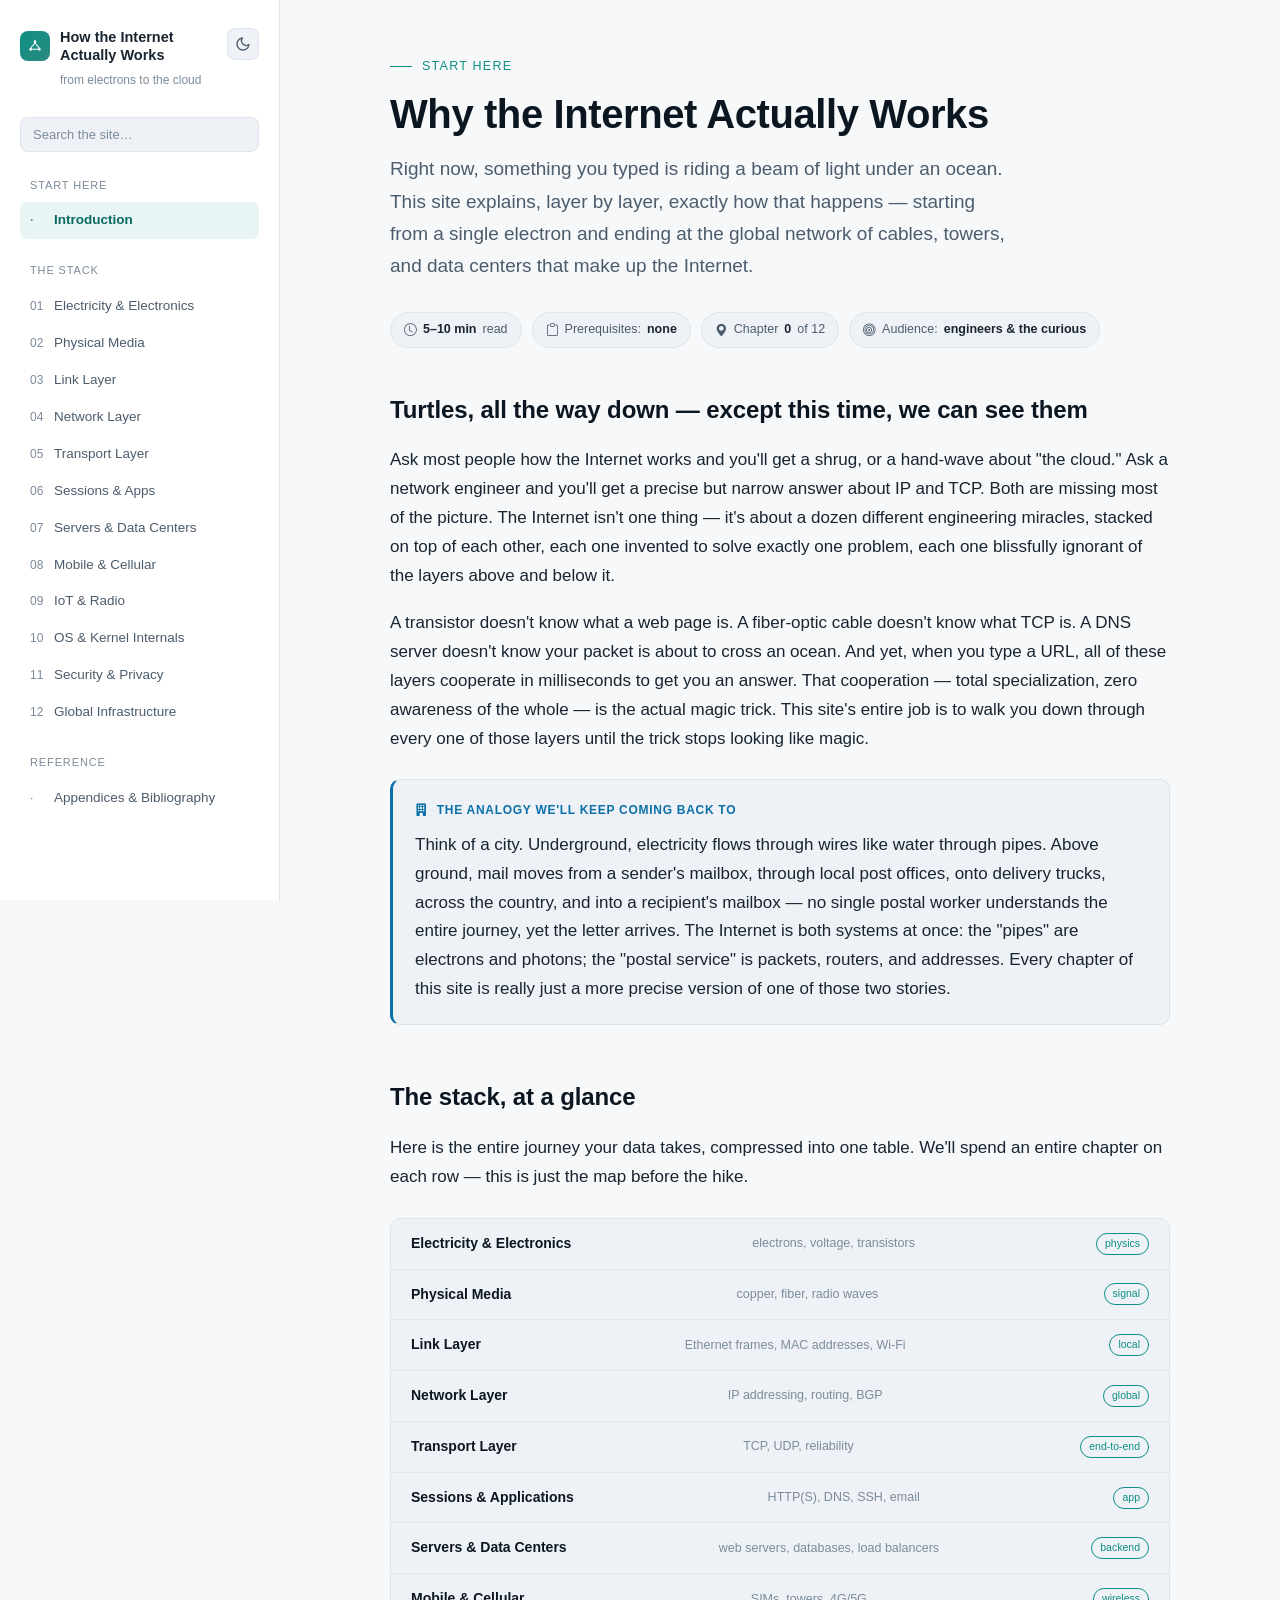
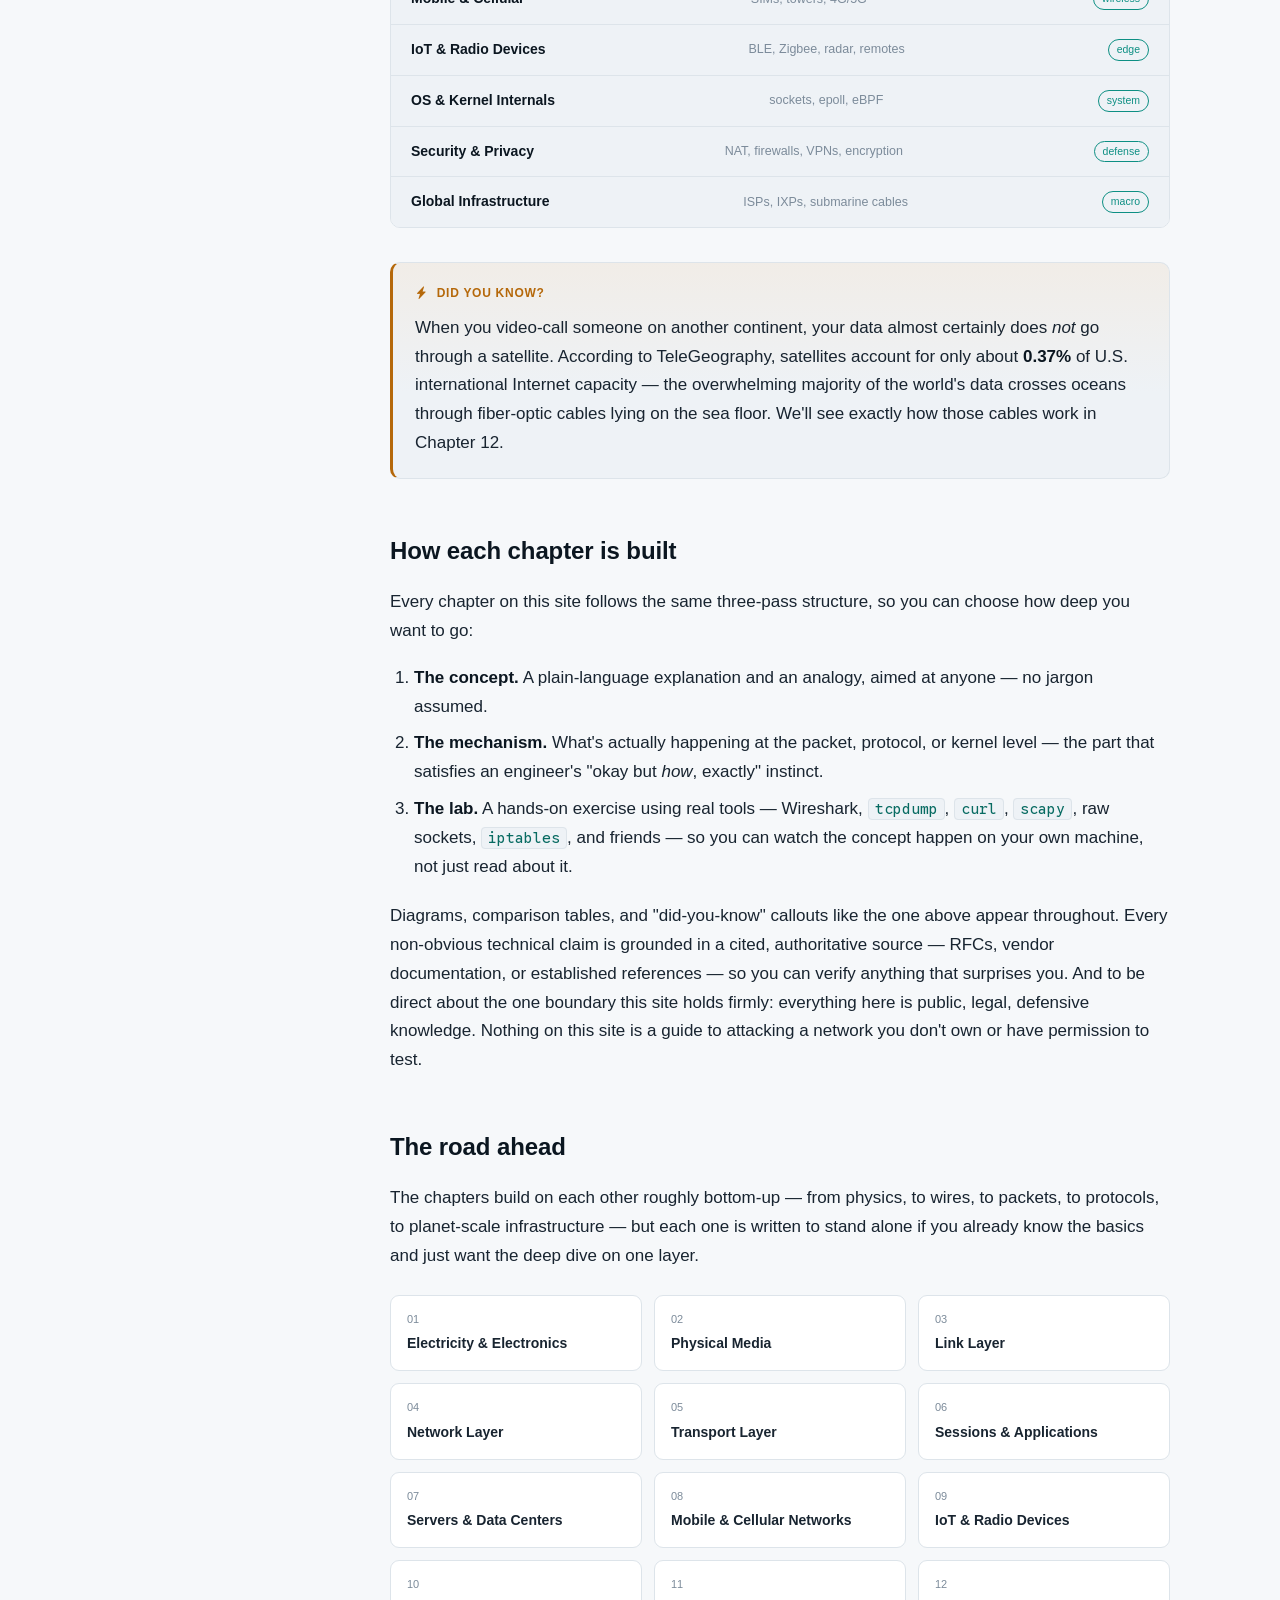
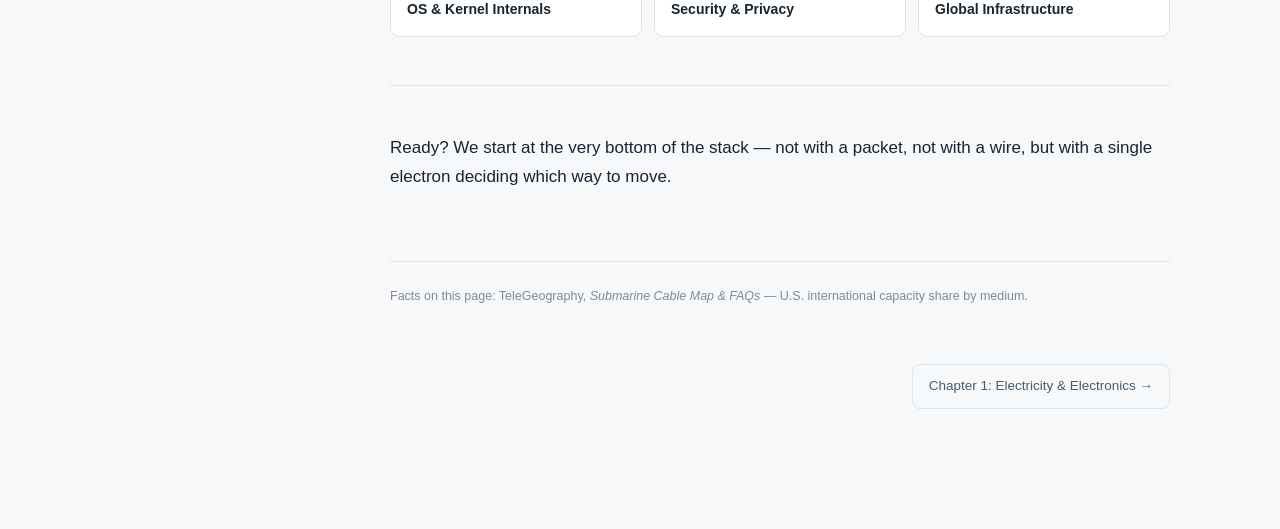
==== commit bcb33462: "Replace all emoji with Bootstrap Icons Every meta-chip and box-label emoji across all 15 pages is no" ====
--- a/index.html
+++ b/index.html
@@ -5,6 +5,7 @@
 <meta name="viewport" content="width=device-width, initial-scale=1.0">
 <title>How the Internet Actually Works</title>
 <link rel="icon" type="image/svg+xml" href="assets/favicon.svg">
+<link rel="stylesheet" href="https://cdn.jsdelivr.net/npm/bootstrap-icons@1.13.1/font/bootstrap-icons.min.css">
 <link rel="preconnect" href="https://fonts.googleapis.com">
 <link rel="preconnect" href="https://fonts.gstatic.com" crossorigin>
 <link href="https://fonts.googleapis.com/css2?family=Google+Sans:wght@400;600;700&family=Google+Sans+Code:wght@400;500&display=swap" rel="stylesheet">
@@ -80,10 +81,10 @@
       </p>
 
       <div class="meta-row">
-        <span class="meta-chip">⏱ <b>5–10 min</b> read</span>
-        <span class="meta-chip">📋 Prerequisites: <b>none</b></span>
-        <span class="meta-chip">📍 Chapter <b>0</b> of 12</span>
-        <span class="meta-chip">🎯 Audience: <b>engineers &amp; the curious</b></span>
+        <span class="meta-chip"><i class="bi bi-clock"></i> <b>5–10 min</b> read</span>
+        <span class="meta-chip"><i class="bi bi-clipboard"></i> Prerequisites: <b>none</b></span>
+        <span class="meta-chip"><i class="bi bi-geo-alt-fill"></i> Chapter <b>0</b> of 12</span>
+        <span class="meta-chip"><i class="bi bi-bullseye"></i> Audience: <b>engineers &amp; the curious</b></span>
       </div>
 
       <h2>Turtles, all the way down — except this time, we can see them</h2>
@@ -105,7 +106,7 @@
       </p>
 
       <div class="box analogy">
-        <div class="box-label">🏙️ The analogy we'll keep coming back to</div>
+        <div class="box-label"><i class="bi bi-building-fill"></i> The analogy we'll keep coming back to</div>
         <p>
           Think of a city. Underground, electricity flows through wires like water
           through pipes. Above ground, mail moves from a sender's mailbox, through
@@ -140,7 +141,7 @@
       </ul>
 
       <div class="box fact">
-        <div class="box-label">⚡ Did you know?</div>
+        <div class="box-label"><i class="bi bi-lightning-charge-fill"></i> Did you know?</div>
         <p>
           When you video-call someone on another continent, your data almost
           certainly does <em>not</em> go through a satellite. According to
--- a/assets/style.css
+++ b/assets/style.css
@@ -43,6 +43,15 @@
 
 * { box-sizing: border-box; }
 
+.bi {
+  font-size: 0.95em;
+  vertical-align: -0.1em;
+  line-height: 1;
+}
+
+.meta-chip .bi { font-size: 1em; }
+.box-label .bi { font-size: 1.05em; }
+
 .sr-only {
   position: absolute;
   width: 1px;
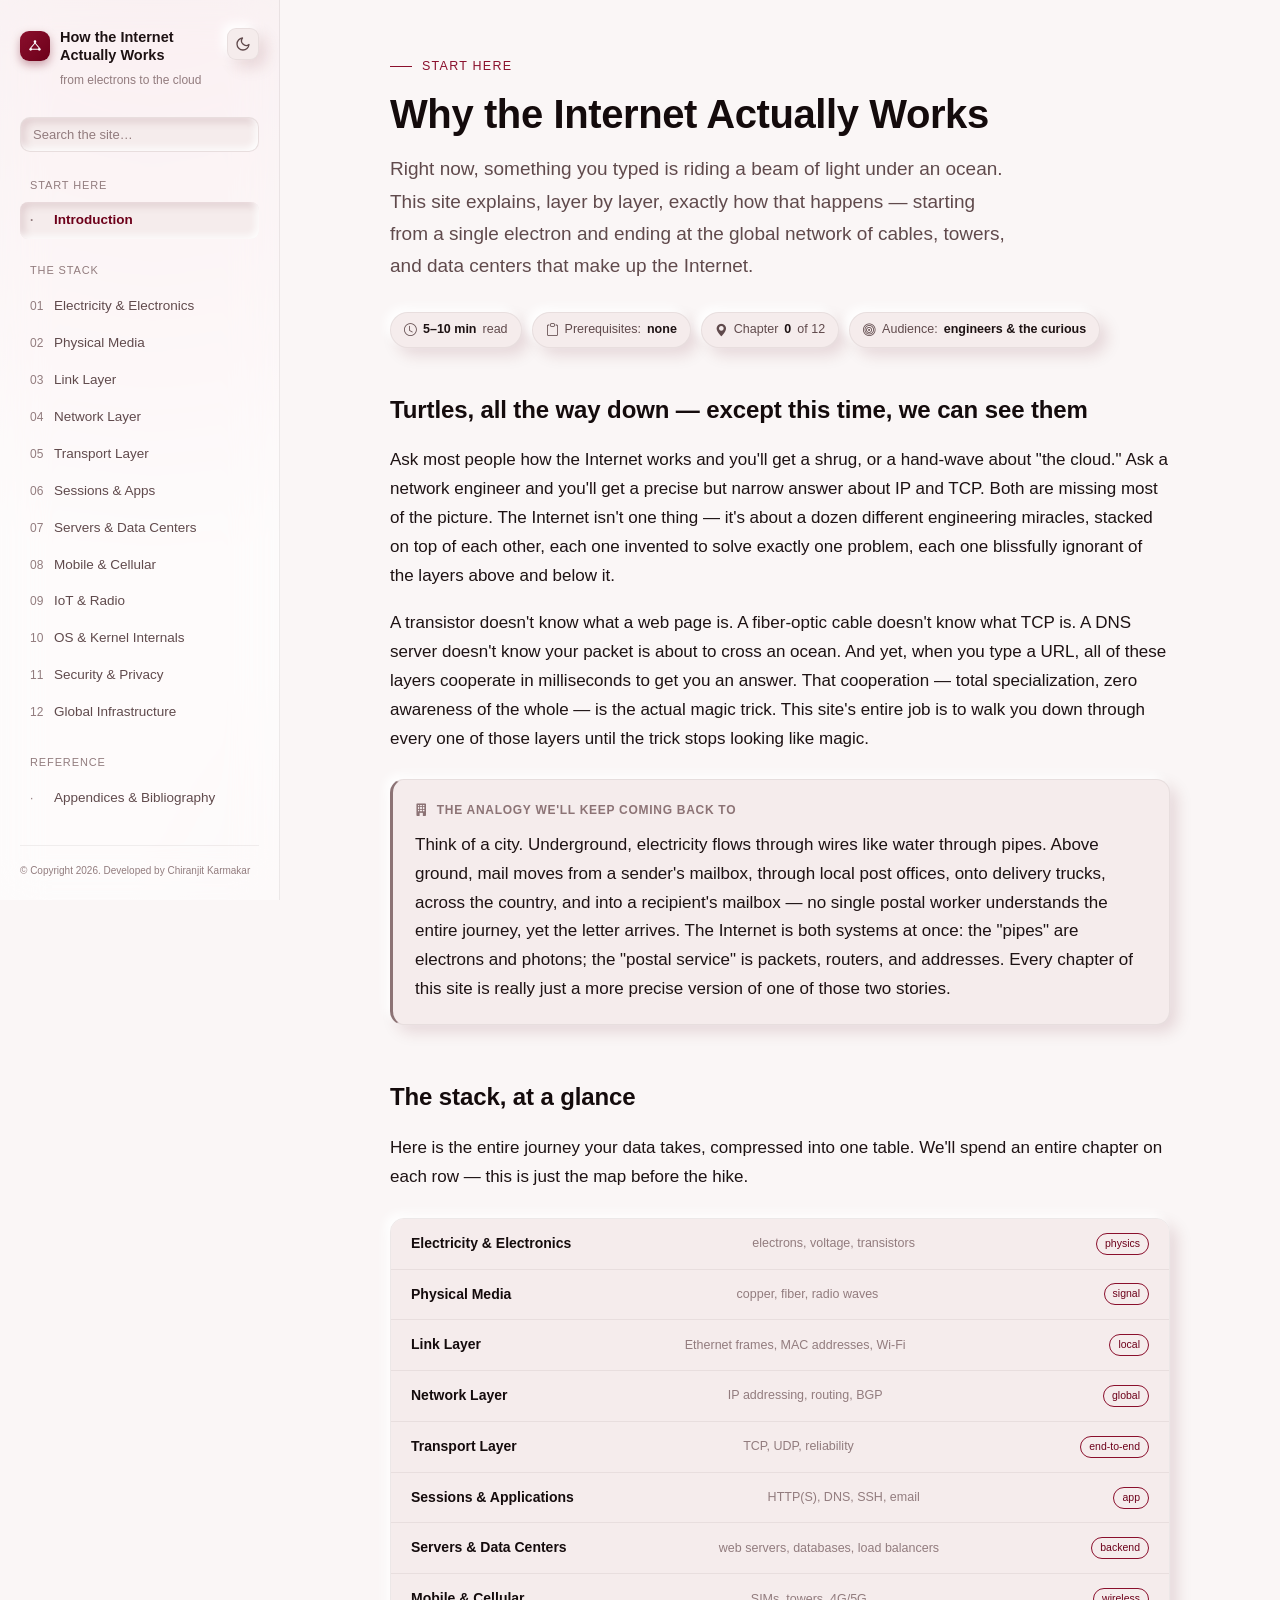
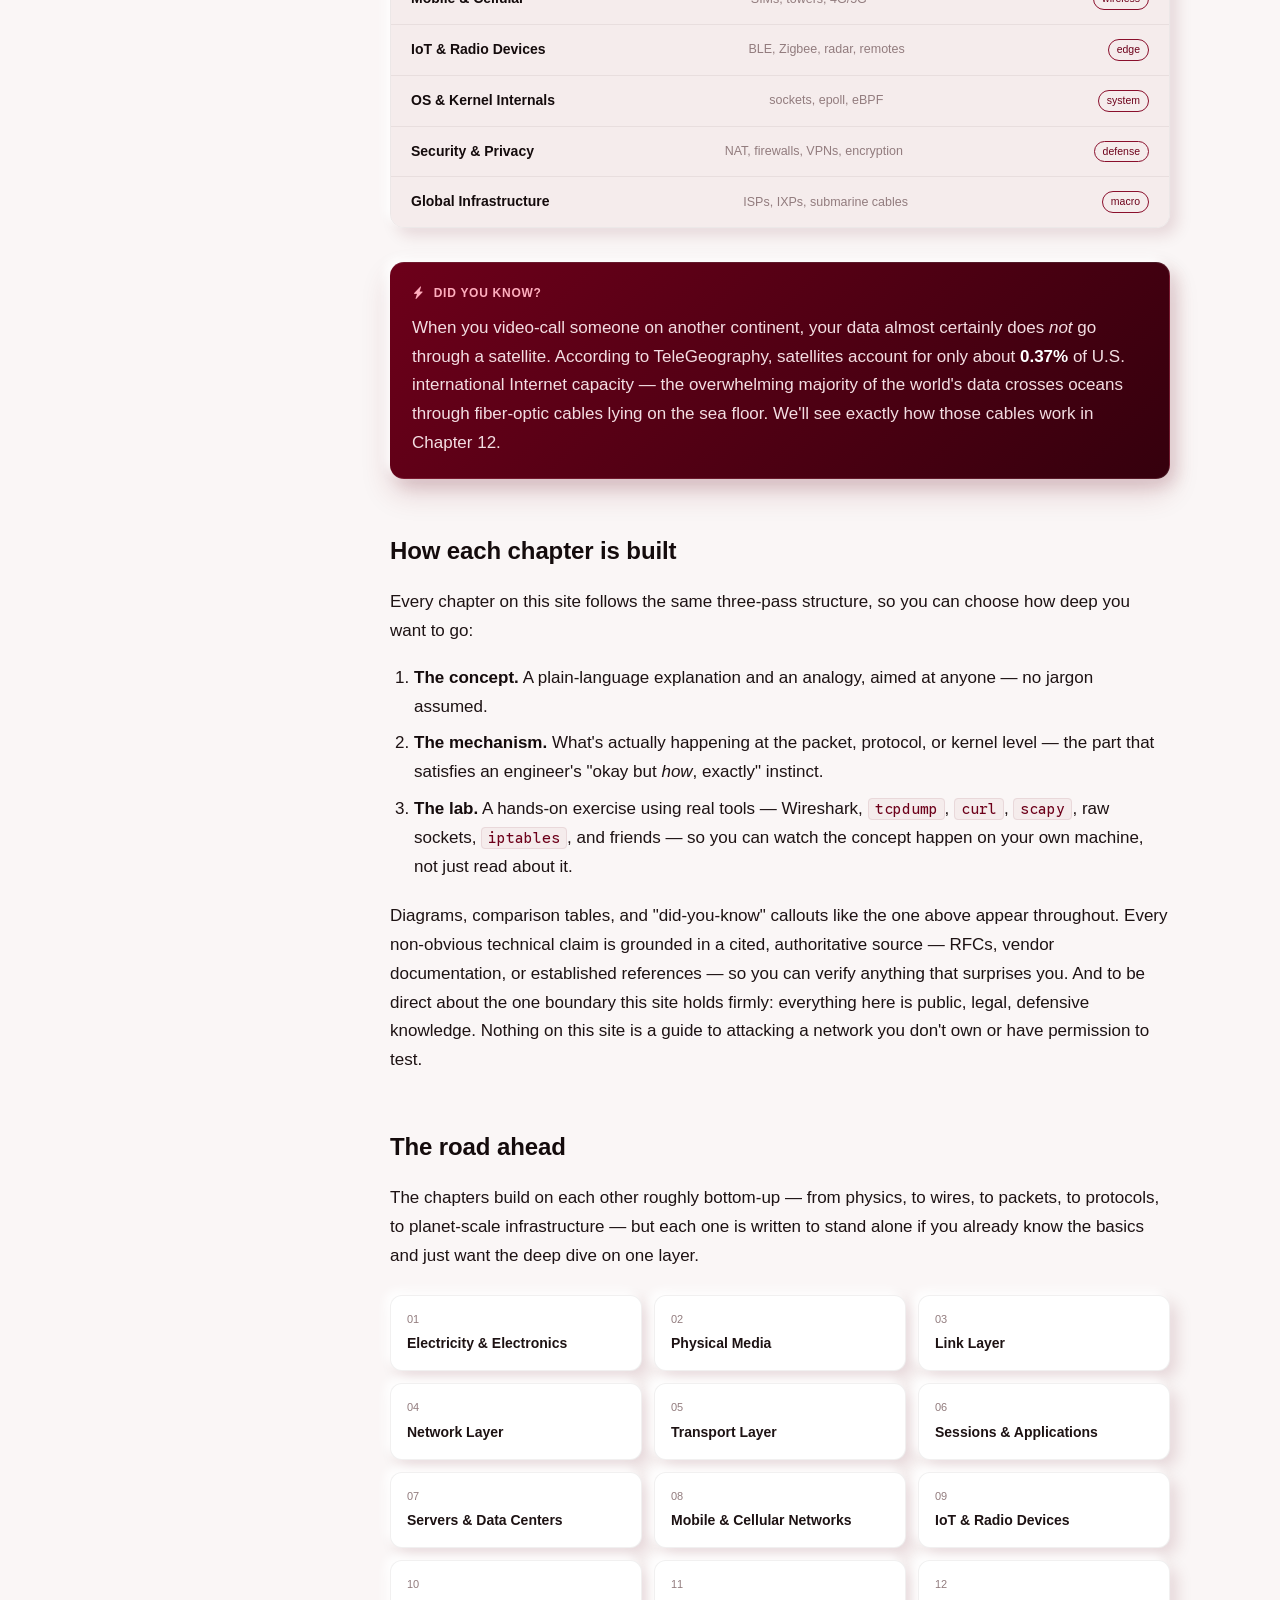
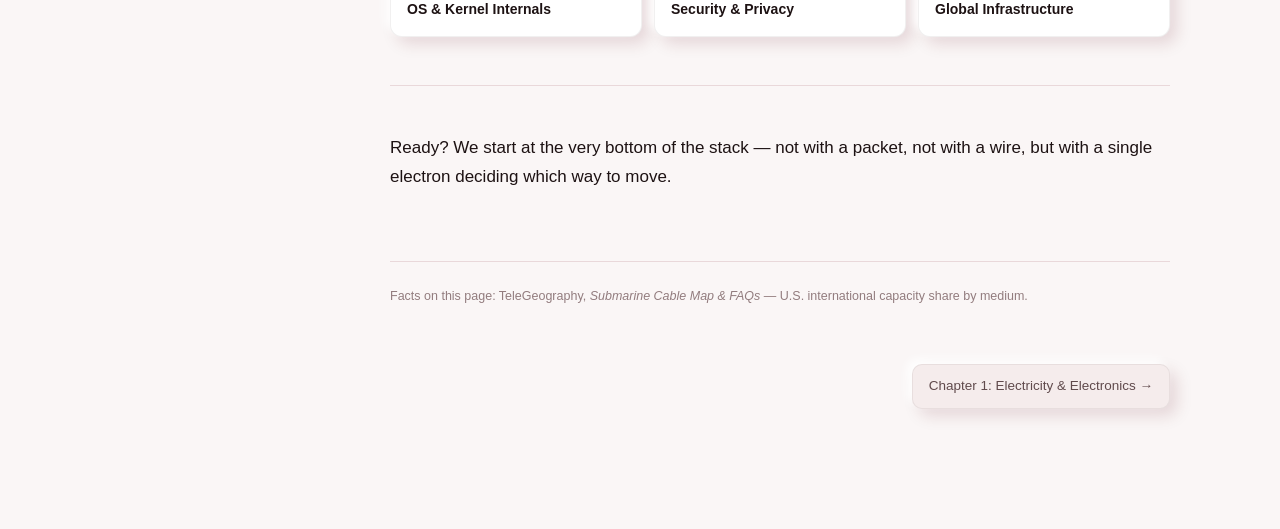
==== commit af666dca: "Fix stale favicon gradient, add sidebar copyright line - favicon.svg still had the old teal gradient" ====
--- a/index.html
+++ b/index.html
@@ -65,6 +65,7 @@
         <li><a href="appendices.html"><span class="num">·</span> Appendices &amp; Bibliography</a></li>
       </ul>
     </div>
+    <p class="sidebar-copyright">© Copyright 2026. Developed by Chiranjit Karmakar</p>
   </nav>
 
   <!-- Main -->
--- a/assets/style.css
+++ b/assets/style.css
@@ -1,56 +1,72 @@
-/* How the Internet Actually Works — shared site stylesheet */
+/* How the Internet Actually Works — shared site stylesheet
+   Palette: Black / Burgundy / White (Caesar palette) */
 
 :root {
-  --bg: #0b0f14;
-  --bg-elevated: #10161d;
-  --bg-card: #131a22;
-  --border: #223041;
-  --text: #dbe4ee;
-  --text-dim: #8fa1b3;
-  --text-faint: #5c7086;
-  --accent: #4fd1c5;
-  --accent-soft: rgba(79, 209, 197, 0.12);
-  --accent-strong: #7ee8de;
-  --warn: #f6ad55;
-  --warn-soft: rgba(246, 173, 85, 0.1);
-  --link: #7dd3fc;
-  --code-bg: #0d1319;
-  --shadow: 0 8px 24px rgba(0, 0, 0, 0.35);
+  --bg: #0a0708;
+  --bg-elevated: #140e10;
+  --bg-card: #1d1315;
+  --border: #33191f;
+  --border-soft: rgba(255, 255, 255, 0.07);
+  --text: #f3ecec;
+  --text-dim: #b9a3a5;
+  --text-faint: #816c6e;
+  --silver: #cdb9bb;
+  --accent: #d21f47;
+  --accent-soft: rgba(210, 31, 71, 0.15);
+  --accent-strong: #ff5478;
+  --accent-deep: #6d001a;
+  --link: #e2466a;
+  --code-bg: #170f11;
   --heading: #ffffff;
-  --radius: 10px;
+  --shadow: 0 22px 55px rgba(0, 0, 0, 0.5);
+  --neu-light: rgba(255, 255, 255, 0.055);
+  --neu-dark: rgba(0, 0, 0, 0.65);
+  --neu-raised: -5px -5px 10px var(--neu-light), 7px 7px 16px var(--neu-dark);
+  --neu-pressed: inset -3px -3px 7px var(--neu-light), inset 4px 4px 9px var(--neu-dark);
+  --glass-bg: rgba(17, 12, 13, 0.6);
+  --glass-border: rgba(255, 255, 255, 0.09);
+  --ambient:
+    radial-gradient(circle at 12% -8%, rgba(109, 0, 26, 0.38), transparent 42%),
+    radial-gradient(circle at 105% 20%, rgba(109, 0, 26, 0.2), transparent 38%),
+    radial-gradient(circle at 50% 120%, rgba(109, 0, 26, 0.16), transparent 45%),
+    var(--bg);
+  --radius: 14px;
   --sidebar-w: 280px;
   --content-max: 780px;
 }
 
 :root[data-theme="light"] {
-  --bg: #f6f8fa;
+  --bg: #faf6f6;
   --bg-elevated: #ffffff;
-  --bg-card: #eef2f6;
-  --border: #dde4ea;
-  --text: #182430;
-  --text-dim: #4c5c6c;
-  --text-faint: #7c8b9a;
-  --accent: #0d8f83;
-  --accent-soft: rgba(13, 143, 131, 0.09);
-  --accent-strong: #086b62;
-  --warn: #b5680a;
-  --warn-soft: rgba(181, 104, 10, 0.08);
-  --link: #0b6fa8;
-  --code-bg: #eef2f6;
-  --shadow: 0 8px 24px rgba(20, 30, 40, 0.08);
-  --heading: #0b1620;
+  --bg-card: #f5ecec;
+  --border: #e9d8da;
+  --border-soft: rgba(20, 8, 10, 0.06);
+  --text: #1d1213;
+  --text-dim: #604a4c;
+  --text-faint: #927c7e;
+  --silver: #8c7375;
+  --accent: #8a0f2c;
+  --accent-soft: rgba(138, 15, 44, 0.09);
+  --accent-strong: #6d001a;
+  --accent-deep: #6d001a;
+  --link: #8a0f2c;
+  --code-bg: #f5ecec;
+  --heading: #140b0c;
+  --shadow: 0 22px 55px rgba(90, 10, 30, 0.14);
+  --neu-light: rgba(255, 255, 255, 0.92);
+  --neu-dark: rgba(90, 10, 26, 0.13);
+  --neu-raised: -5px -5px 10px var(--neu-light), 7px 7px 16px var(--neu-dark);
+  --neu-pressed: inset -3px -3px 7px var(--neu-light), inset 4px 4px 9px var(--neu-dark);
+  --glass-bg: rgba(255, 255, 255, 0.58);
+  --glass-border: rgba(20, 8, 10, 0.07);
+  --ambient:
+    radial-gradient(circle at 12% -8%, rgba(138, 15, 44, 0.12), transparent 42%),
+    radial-gradient(circle at 105% 20%, rgba(138, 15, 44, 0.07), transparent 38%),
+    radial-gradient(circle at 50% 120%, rgba(138, 15, 44, 0.05), transparent 45%),
+    var(--bg);
 }
 
 * { box-sizing: border-box; }
-
-.bi {
-  font-size: 0.95em;
-  vertical-align: -0.1em;
-  line-height: 1;
-}
-
-.meta-chip .bi { font-size: 1em; }
-.box-label .bi { font-size: 1.05em; }
 
 .sr-only {
   position: absolute;
@@ -64,11 +80,21 @@
   border: 0;
 }
 
+.bi {
+  font-size: 0.95em;
+  vertical-align: -0.1em;
+  line-height: 1;
+}
+
+.meta-chip .bi { font-size: 1em; }
+.box-label .bi { font-size: 1.05em; }
+
 html { scroll-behavior: smooth; }
 
 body {
   margin: 0;
-  background: var(--bg);
+  background: var(--ambient);
+  background-attachment: fixed;
   color: var(--text);
   font-family: "Google Sans", Roboto, sans-serif;
   line-height: 1.7;
@@ -88,8 +114,10 @@
 .sidebar {
   width: var(--sidebar-w);
   flex-shrink: 0;
-  background: var(--bg-elevated);
-  border-right: 1px solid var(--border);
+  background: var(--glass-bg);
+  backdrop-filter: blur(22px) saturate(150%);
+  -webkit-backdrop-filter: blur(22px) saturate(150%);
+  border-right: 1px solid var(--glass-border);
   padding: 28px 20px 60px;
   position: sticky;
   top: 0;
@@ -108,13 +136,14 @@
 .sidebar-brand .mark {
   width: 30px;
   height: 30px;
-  border-radius: 8px;
-  background: linear-gradient(135deg, var(--accent), #2b8a80);
+  border-radius: 9px;
+  background: linear-gradient(135deg, var(--accent), var(--accent-deep));
   display: flex;
   align-items: center;
   justify-content: center;
   font-size: 16px;
   flex-shrink: 0;
+  box-shadow: 0 4px 10px rgba(109, 0, 26, 0.35);
 }
 
 .mark svg { width: 16px; height: 16px; display: block; }
@@ -123,9 +152,10 @@
 .theme-toggle {
   width: 32px;
   height: 32px;
-  border-radius: 8px;
-  border: 1px solid var(--border);
-  background: var(--bg-card);
+  border-radius: 9px;
+  border: 1px solid var(--border-soft);
+  background: var(--bg-card);
+  box-shadow: var(--neu-raised);
   display: flex;
   align-items: center;
   justify-content: center;
@@ -133,7 +163,10 @@
   color: var(--text-dim);
   flex-shrink: 0;
   padding: 0;
-}
+  transition: box-shadow 0.15s ease;
+}
+
+.theme-toggle:active { box-shadow: var(--neu-pressed); }
 
 .theme-toggle svg { width: 16px; height: 16px; }
 .theme-toggle .icon-moon { display: none; }
@@ -170,8 +203,9 @@
 .search-input {
   width: 100%;
   background: var(--bg-card);
-  border: 1px solid var(--border);
-  border-radius: 8px;
+  border: 1px solid var(--border-soft);
+  box-shadow: var(--neu-pressed);
+  border-radius: 10px;
   padding: 9px 12px;
   font-family: "Google Sans", Roboto, sans-serif;
   font-size: 13px;
@@ -188,9 +222,11 @@
   top: calc(100% + 6px);
   left: 0;
   right: 0;
-  background: var(--bg-elevated);
-  border: 1px solid var(--border);
-  border-radius: 9px;
+  background: var(--glass-bg);
+  backdrop-filter: blur(24px) saturate(160%);
+  -webkit-backdrop-filter: blur(24px) saturate(160%);
+  border: 1px solid var(--glass-border);
+  border-radius: 12px;
   box-shadow: var(--shadow);
   max-height: 360px;
   overflow-y: auto;
@@ -205,11 +241,11 @@
   flex-direction: column;
   gap: 2px;
   padding: 8px 10px;
-  border-radius: 6px;
+  border-radius: 8px;
   text-decoration: none;
 }
 
-.search-result:hover { background: var(--bg-card); }
+.search-result:hover { background: var(--accent-soft); }
 
 .search-result .sr-title {
   font-family: "Google Sans", Roboto, sans-serif;
@@ -255,12 +291,12 @@
   align-items: baseline;
   gap: 8px;
   padding: 7px 10px;
-  border-radius: 7px;
+  border-radius: 8px;
   text-decoration: none;
   color: var(--text-dim);
   font-family: "Google Sans", Roboto, sans-serif;
   font-size: 13.5px;
-  transition: background 0.15s ease, color 0.15s ease;
+  transition: background 0.15s ease, color 0.15s ease, box-shadow 0.15s ease;
 }
 
 .nav-list a .num {
@@ -276,7 +312,8 @@
 }
 
 .nav-list a.active {
-  background: var(--accent-soft);
+  background: var(--bg-card);
+  box-shadow: var(--neu-pressed);
   color: var(--accent-strong);
   font-weight: 600;
 }
@@ -300,10 +337,20 @@
   padding: 1px 7px;
 }
 
+.sidebar-copyright {
+  font-family: "Google Sans", Roboto, sans-serif;
+  font-size: 10px;
+  color: var(--text-faint);
+  margin: 28px 0 0;
+  padding-top: 16px;
+  border-top: 1px solid var(--border-soft);
+}
+
 /* Main content */
 .main {
   flex: 1;
   min-width: 0;
+  background: var(--bg);
   padding: 56px 48px 120px;
   display: flex;
   justify-content: center;
@@ -364,7 +411,8 @@
   font-size: 12.5px;
   color: var(--text-dim);
   background: var(--bg-card);
-  border: 1px solid var(--border);
+  border: 1px solid var(--border-soft);
+  box-shadow: var(--neu-raised);
   border-radius: 999px;
   padding: 6px 13px;
   display: flex;
@@ -418,8 +466,9 @@
 
 pre {
   background: var(--code-bg);
-  border: 1px solid var(--border);
+  border: 1px solid var(--border-soft);
   border-radius: var(--radius);
+  box-shadow: var(--neu-raised);
   padding: 18px 20px;
   overflow-x: auto;
   margin: 22px 0;
@@ -466,8 +515,9 @@
 
 /* Callout boxes */
 .box {
-  border: 1px solid var(--border);
+  border: 1px solid var(--border-soft);
   border-radius: var(--radius);
+  box-shadow: var(--neu-raised);
   padding: 20px 22px;
   margin: 26px 0;
   background: var(--bg-card);
@@ -485,12 +535,21 @@
   gap: 8px;
 }
 
-.box.analogy { border-left: 3px solid var(--link); }
-.box.analogy .box-label { color: var(--link); }
-
-.box.fact { border-left: 3px solid var(--warn); background: linear-gradient(180deg, var(--warn-soft), var(--bg-card) 60%); }
-.box.fact .box-label { color: var(--warn); }
+.box.analogy { border-left: 3px solid var(--silver); }
+.box.analogy .box-label { color: var(--silver); }
+
+.box.fact {
+  border: 1px solid rgba(255, 255, 255, 0.1);
+  border-left: none;
+  background: linear-gradient(135deg, var(--accent-deep), #35000d);
+  box-shadow: var(--neu-raised), 0 14px 30px rgba(109, 0, 26, 0.3);
+}
+.box.fact .box-label { color: #ffaebe; }
+.box.fact, .box.fact p { color: #f3dde2; }
+.box.fact strong { color: #ffffff; }
 .box.fact p:last-child { margin-bottom: 0; }
+
+:root[data-theme="light"] .box.fact { box-shadow: var(--neu-raised), 0 14px 30px rgba(109, 0, 26, 0.16); }
 
 .box.roadmap .box-label { color: var(--accent); }
 
@@ -507,7 +566,8 @@
   padding: 0;
   border-radius: var(--radius);
   overflow: hidden;
-  border: 1px solid var(--border);
+  border: 1px solid var(--border-soft);
+  box-shadow: var(--neu-raised);
 }
 
 .stack li {
@@ -518,7 +578,7 @@
   gap: 16px;
   padding: 13px 20px;
   margin-bottom: 0;
-  border-bottom: 1px solid var(--border);
+  border-bottom: 1px solid var(--border-soft);
   background: var(--bg-card);
   font-size: 14px;
 }
@@ -529,7 +589,7 @@
 .stack li .layer-desc { color: var(--text-faint); font-size: 12.5px; text-align: right; }
 .stack li .layer-tag {
   font-size: 10.5px;
-  color: var(--accent);
+  color: var(--accent-strong);
   border: 1px solid var(--accent);
   border-radius: 999px;
   padding: 1px 8px;
@@ -545,8 +605,9 @@
 }
 
 .roadmap-card {
-  border: 1px solid var(--border);
-  border-radius: 9px;
+  border: 1px solid var(--border-soft);
+  box-shadow: var(--neu-raised);
+  border-radius: 12px;
   padding: 14px 16px;
   background: var(--bg-elevated);
 }
@@ -582,12 +643,16 @@
 .pager a {
   text-decoration: none;
   color: var(--text-dim);
-  border: 1px solid var(--border);
-  border-radius: 8px;
+  background: var(--bg-card);
+  border: 1px solid var(--border-soft);
+  box-shadow: var(--neu-raised);
+  border-radius: 10px;
   padding: 10px 16px;
-}
-
-.pager a:hover { color: var(--accent); border-color: var(--accent); }
+  transition: box-shadow 0.15s ease, color 0.15s ease;
+}
+
+.pager a:hover { color: var(--accent-strong); }
+.pager a:active { box-shadow: var(--neu-pressed); }
 
 /* Design-system reference page */
 .swatch-grid {
@@ -598,8 +663,9 @@
 }
 
 .swatch {
-  border: 1px solid var(--border);
-  border-radius: 9px;
+  border: 1px solid var(--border-soft);
+  box-shadow: var(--neu-raised);
+  border-radius: 12px;
   overflow: hidden;
   background: var(--bg-elevated);
 }
@@ -647,21 +713,24 @@
   position: sticky;
   top: 0;
   z-index: 60;
-  background: var(--bg-elevated);
-  border-bottom: 1px solid var(--border);
+  background: var(--glass-bg);
+  backdrop-filter: blur(22px) saturate(150%);
+  -webkit-backdrop-filter: blur(22px) saturate(150%);
+  border-bottom: 1px solid var(--glass-border);
   padding: 12px 16px;
 }
 
 .topbar .mark {
   width: 26px;
   height: 26px;
-  border-radius: 7px;
-  background: linear-gradient(135deg, var(--accent), #2b8a80);
+  border-radius: 8px;
+  background: linear-gradient(135deg, var(--accent), var(--accent-deep));
   display: flex;
   align-items: center;
   justify-content: center;
   font-size: 14px;
   flex-shrink: 0;
+  box-shadow: 0 4px 10px rgba(109, 0, 26, 0.35);
 }
 
 .topbar .name {
@@ -675,15 +744,19 @@
   margin-left: auto;
   width: 36px;
   height: 36px;
-  border-radius: 8px;
-  border: 1px solid var(--border);
-  background: var(--bg-card);
+  border-radius: 9px;
+  border: 1px solid var(--border-soft);
+  background: var(--bg-card);
+  box-shadow: var(--neu-raised);
   display: flex;
   align-items: center;
   justify-content: center;
   padding: 0;
   cursor: pointer;
-}
+  transition: box-shadow 0.15s ease;
+}
+
+.nav-toggle:active { box-shadow: var(--neu-pressed); }
 
 .nav-toggle .bar {
   display: block;
